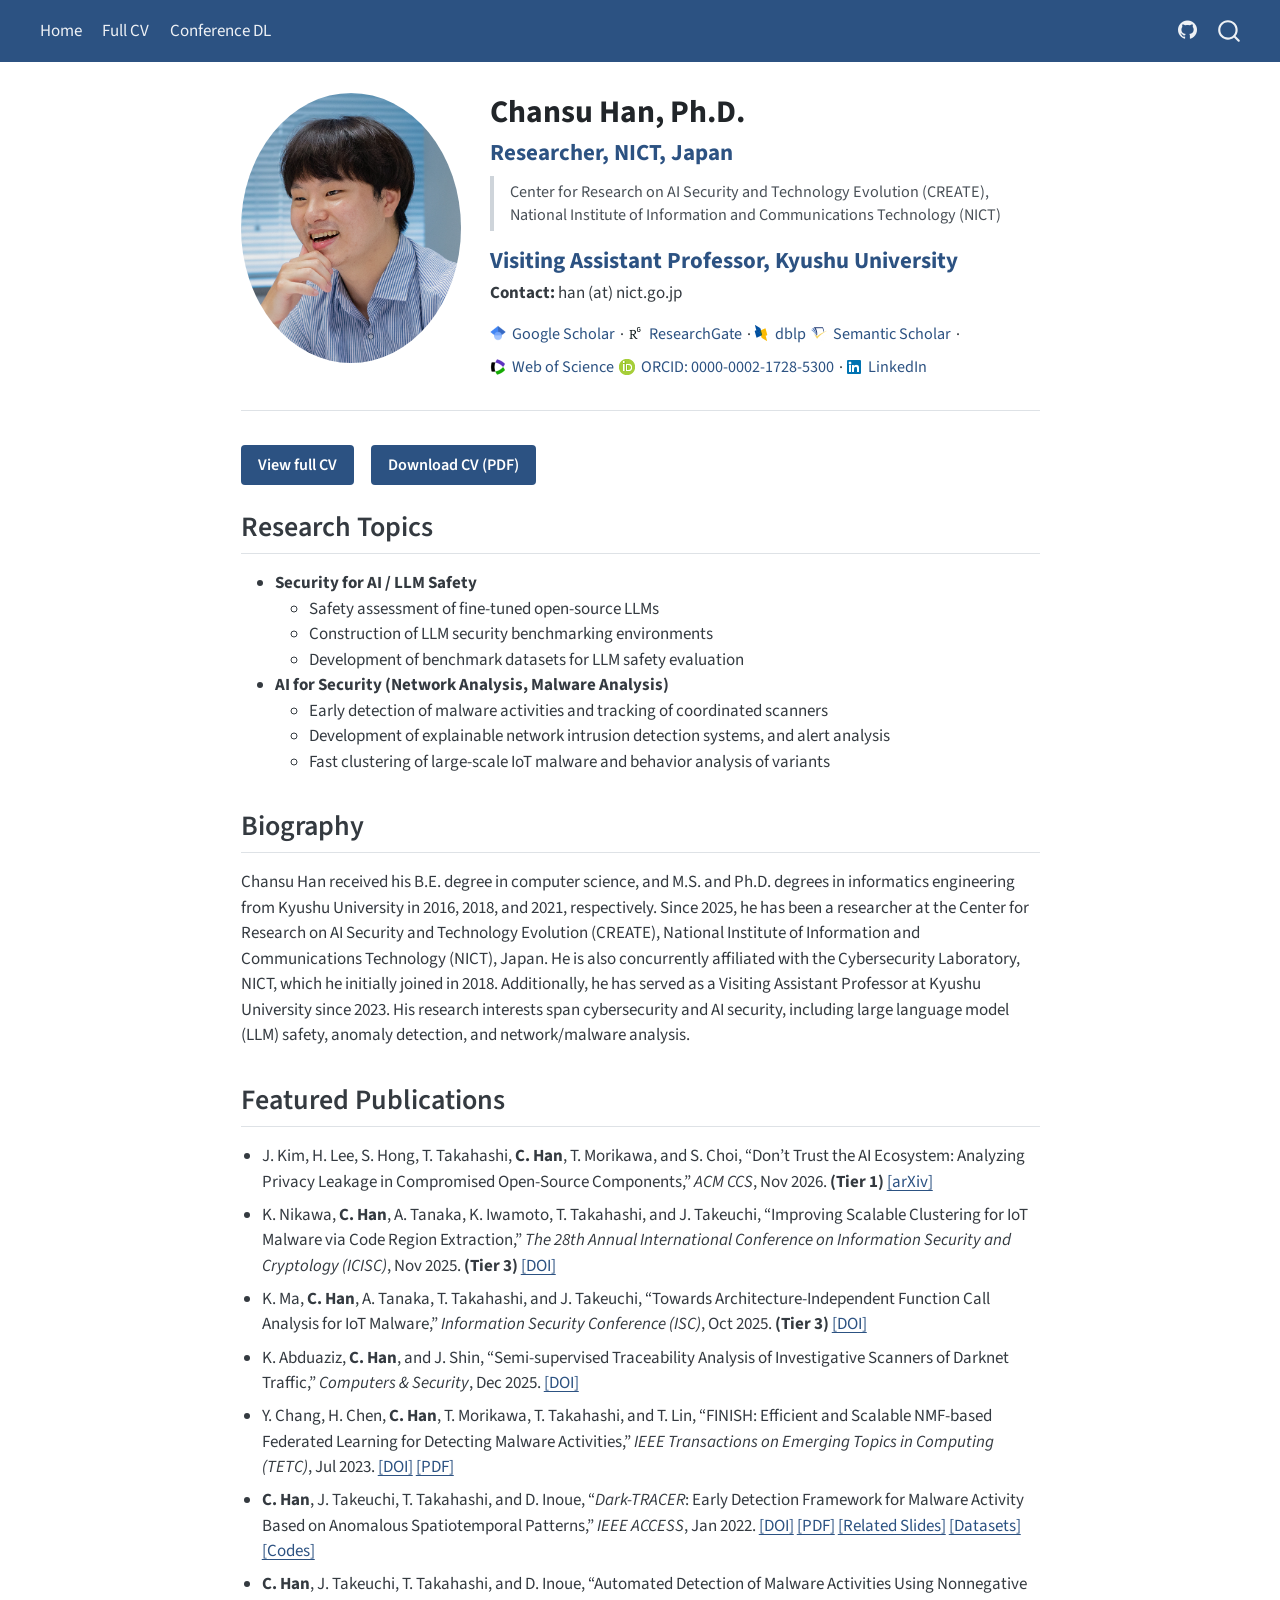
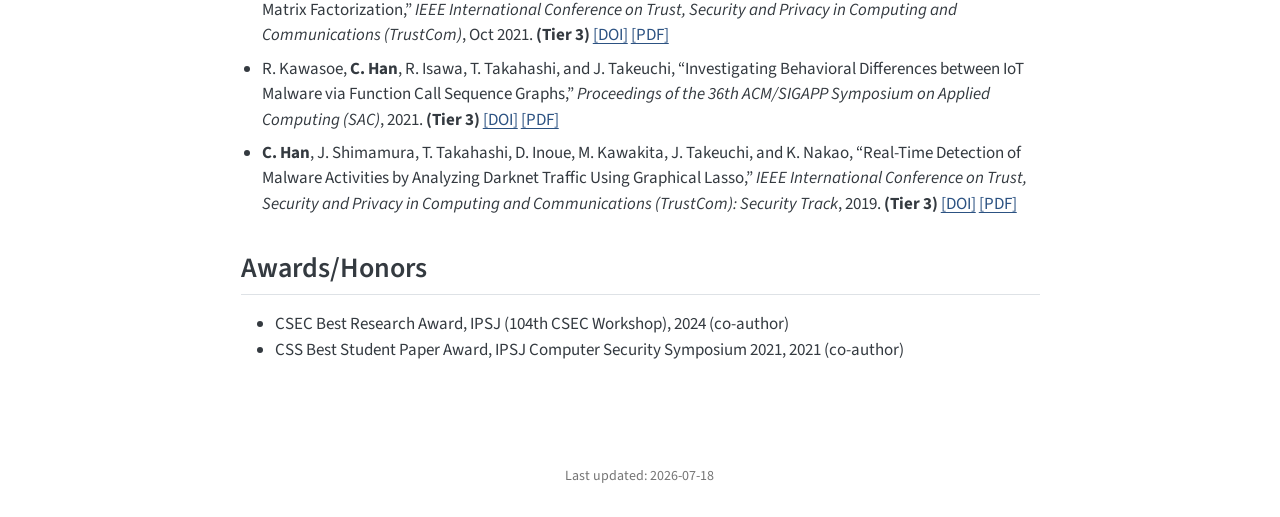
==== docs/index.html @ 81a14e25 "Add arXiv link for the ACM CCS 2026 featured paper. Co-authored-by: Cursor <cursoragent@cursor.com>" ====
<!DOCTYPE html>
<html xmlns="http://www.w3.org/1999/xhtml" lang="en" xml:lang="en"><head>

<meta charset="utf-8">
<meta name="generator" content="quarto-1.9.38">

<meta name="viewport" content="width=device-width, initial-scale=1.0, user-scalable=yes">


<title>Chansu Han, Ph.D. –  </title>
<style>
/* Default styles provided by pandoc.
** See https://pandoc.org/MANUAL.html#variables-for-html for config info.
*/
code{white-space: pre-wrap;}
span.smallcaps{font-variant: small-caps;}
div.columns{display: flex; gap: min(4vw, 1.5em);}
div.column{flex: auto; overflow-x: auto;}
div.hanging-indent{margin-left: 1.5em; text-indent: -1.5em;}
ul.task-list{list-style: none;}
ul.task-list li input[type="checkbox"] {
  width: 0.8em;
  margin: 0 0.8em 0.2em -1em; /* quarto-specific, see https://github.com/quarto-dev/quarto-cli/issues/4556 */ 
  vertical-align: middle;
}
</style>


<script src="site_libs/quarto-nav/quarto-nav.js"></script>
<script src="site_libs/quarto-nav/headroom.min.js"></script>
<script src="site_libs/clipboard/clipboard.min.js"></script>
<script src="site_libs/quarto-search/autocomplete.umd.js"></script>
<script src="site_libs/quarto-search/fuse.min.js"></script>
<script src="site_libs/quarto-search/quarto-search.js"></script>
<meta name="quarto:offset" content="./">
<script src="site_libs/quarto-html/quarto.js" type="module"></script>
<script src="site_libs/quarto-html/tabsets/tabsets.js" type="module"></script>
<script src="site_libs/quarto-html/popper.min.js"></script>
<script src="site_libs/quarto-html/tippy.umd.min.js"></script>
<script src="site_libs/quarto-html/anchor.min.js"></script>
<link href="site_libs/quarto-html/tippy.css" rel="stylesheet">
<link href="site_libs/quarto-html/quarto-syntax-highlighting-15634bcf2e68342d4ad2dfa704d543f6.css" rel="stylesheet" id="quarto-text-highlighting-styles">
<script src="site_libs/bootstrap/bootstrap.min.js"></script>
<link href="site_libs/bootstrap/bootstrap-icons.css" rel="stylesheet">
<link href="site_libs/bootstrap/bootstrap-0002be2775d2d828367452727c53811f.min.css" rel="stylesheet" append-hash="true" id="quarto-bootstrap" data-mode="light">
<script id="quarto-search-options" type="application/json">{
  "location": "navbar",
  "copy-button": false,
  "collapse-after": 3,
  "panel-placement": "end",
  "type": "overlay",
  "limit": 50,
  "keyboard-shortcut": [
    "f",
    "/",
    "s"
  ],
  "show-item-context": false,
  "language": {
    "search-no-results-text": "No results",
    "search-matching-documents-text": "matching documents",
    "search-copy-link-title": "Copy link to search",
    "search-hide-matches-text": "Hide additional matches",
    "search-more-match-text": "more match in this document",
    "search-more-matches-text": "more matches in this document",
    "search-clear-button-title": "Clear",
    "search-text-placeholder": "",
    "search-detached-cancel-button-title": "Cancel",
    "search-submit-button-title": "Submit",
    "search-label": "Search"
  }
}</script>
<style>html{ scroll-behavior: smooth; }</style>


</head>

<body class="nav-fixed fullcontent quarto-light">

<div id="quarto-search-results"></div>
  <header id="quarto-header" class="headroom fixed-top">
    <nav class="navbar navbar-expand-lg " data-bs-theme="dark">
      <div class="navbar-container container-fluid">
            <div id="quarto-search" class="" title="Search"></div>
          <button class="navbar-toggler" type="button" data-bs-toggle="collapse" data-bs-target="#navbarCollapse" aria-controls="navbarCollapse" role="menu" aria-expanded="false" aria-label="Toggle navigation" onclick="if (window.quartoToggleHeadroom) { window.quartoToggleHeadroom(); }">
  <span class="navbar-toggler-icon"></span>
</button>
          <div class="collapse navbar-collapse" id="navbarCollapse">
            <ul class="navbar-nav navbar-nav-scroll me-auto">
  <li class="nav-item">
    <a class="nav-link active" href="./index.html" aria-current="page"> 
<span class="menu-text">Home</span></a>
  </li>  
  <li class="nav-item">
    <a class="nav-link" href="./cv/index.html"> 
<span class="menu-text">Full CV</span></a>
  </li>  
  <li class="nav-item">
    <a class="nav-link" href="./conferences/index.html"> 
<span class="menu-text">Conference DL</span></a>
  </li>  
</ul>
            <ul class="navbar-nav navbar-nav-scroll ms-auto">
  <li class="nav-item compact">
    <a class="nav-link" href="https://github.com/Gotchance"> <i class="bi bi-github" role="img" aria-label="GitHub">
</i> 
<span class="menu-text"></span></a>
  </li>  
</ul>
          </div> <!-- /navcollapse -->
            <div class="quarto-navbar-tools">
</div>
      </div> <!-- /container-fluid -->
    </nav>
</header>
<!-- content -->
<div id="quarto-content" class="quarto-container page-columns page-rows-contents page-layout-article page-navbar">
<!-- sidebar -->
<!-- margin-sidebar -->
    
<!-- main -->
<main class="content" id="quarto-document-content"><header id="title-block-header" class="quarto-title-block"></header>




<div class="cv-header">
<p><img src="./cv/assets/profile.jpg" class="profile-photo img-fluid"></p>
<div class="cv-header-text">
<div class="cv-name">
<p>Chansu Han, Ph.D.</p>
</div>
<div class="cv-role">
<p>Researcher, NICT, Japan</p>
</div>
<div class="cv-affiliation">
<p>Center for Research on AI Security and Technology Evolution (CREATE), National Institute of Information and Communications Technology (NICT)</p>
</div>
<div class="cv-role-sub">
<p>Visiting Assistant Professor, Kyushu University</p>
</div>
<div class="cv-contact">
<p><strong>Contact:</strong> han (at) nict.go.jp</p>
</div>
<div class="cv-links">
<p><a href="https://scholar.google.com/citations?user=ZvvIWZ4AAAAJ&amp;hl=en"><img src="./cv/assets/icons/scholar.png" class="link-icon img-fluid" alt="Google Scholar"> Google Scholar</a> · <a href="https://www.researchgate.net/profile/Chansu-Han-2"><img src="./cv/assets/icons/researchgate.png" class="link-icon img-fluid" alt="ResearchGate"> ResearchGate</a> · <a href="https://dblp.org/pid/186/6829.html"><img src="./cv/assets/icons/dblp.png" class="link-icon img-fluid" alt="dblp"> dblp</a></p>
<p><a href="https://www.semanticscholar.org/author/Chansu-Han/3467047"><img src="./cv/assets/icons/semanticscholar.png" class="link-icon img-fluid" alt="Semantic Scholar"> Semantic Scholar</a> · <a href="https://www.webofscience.com/wos/author/record/K-3263-2019"><img src="./cv/assets/icons/wos.png" class="link-icon img-fluid" alt="Web of Science"> Web of Science</a></p>
<p><a href="https://orcid.org/0000-0002-1728-5300"><img src="./cv/assets/icons/orcid.png" class="link-icon img-fluid" alt="ORCID"> ORCID: 0000-0002-1728-5300</a> · <a href="https://www.linkedin.com/in/chansu-han-aa0857193/"><img src="./cv/assets/icons/linkedin.png" class="link-icon img-fluid" alt="LinkedIn"> LinkedIn</a></p>
</div>
</div>
</div>
<div class="cv-download">
<p><a href="./cv/index.html" class="btn-pdf">View full CV</a> <a href="cv/Chansu_Han_CV.pdf" class="btn-pdf" target="_blank">Download CV (PDF)</a></p>
</div>
<section id="research-topics" class="level2">
<h2 class="anchored" data-anchor-id="research-topics">Research Topics</h2>
<ul>
<li><strong>Security for AI / LLM Safety</strong>
<ul>
<li>Safety assessment of fine-tuned open-source LLMs</li>
<li>Construction of LLM security benchmarking environments</li>
<li>Development of benchmark datasets for LLM safety evaluation</li>
</ul></li>
<li><strong>AI for Security (Network Analysis, Malware Analysis)</strong>
<ul>
<li>Early detection of malware activities and tracking of coordinated scanners</li>
<li>Development of explainable network intrusion detection systems, and alert analysis</li>
<li>Fast clustering of large-scale IoT malware and behavior analysis of variants</li>
</ul></li>
</ul>
</section>
<section id="biography" class="level2">
<h2 class="anchored" data-anchor-id="biography">Biography</h2>
<p>Chansu Han received his B.E. degree in computer science, and M.S. and Ph.D.&nbsp;degrees in informatics engineering from Kyushu University in 2016, 2018, and 2021, respectively. Since 2025, he has been a researcher at the Center for Research on AI Security and Technology Evolution (CREATE), National Institute of Information and Communications Technology (NICT), Japan. He is also concurrently affiliated with the Cybersecurity Laboratory, NICT, which he initially joined in 2018. Additionally, he has served as a Visiting Assistant Professor at Kyushu University since 2023. His research interests span cybersecurity and AI security, including large language model (LLM) safety, anomaly detection, and network/malware analysis.</p>
</section>
<section id="featured-publications" class="level2">
<h2 class="anchored" data-anchor-id="featured-publications">Featured Publications</h2>
<ul>
<li>J. Kim, H. Lee, S. Hong, T. Takahashi, <strong>C. Han</strong>, T. Morikawa, and S. Choi, “Don’t Trust the AI Ecosystem: Analyzing Privacy Leakage in Compromised Open-Source Components,” <em>ACM CCS</em>, Nov 2026. <strong>(Tier 1)</strong> <a href="https://arxiv.org/abs/2607.27886">[arXiv]</a></li>
<li>K. Nikawa, <strong>C. Han</strong>, A. Tanaka, K. Iwamoto, T. Takahashi, and J. Takeuchi, “Improving Scalable Clustering for IoT Malware via Code Region Extraction,” <em>The 28th Annual International Conference on Information Security and Cryptology (ICISC)</em>, Nov 2025. <strong>(Tier 3)</strong> <a href="https://doi.org/10.1007/978-981-95-8034-7_5">[DOI]</a></li>
<li>K. Ma, <strong>C. Han</strong>, A. Tanaka, T. Takahashi, and J. Takeuchi, “Towards Architecture-Independent Function Call Analysis for IoT Malware,” <em>Information Security Conference (ISC)</em>, Oct 2025. <strong>(Tier 3)</strong> <a href="https://doi.org/10.1007/978-3-032-08124-7_21">[DOI]</a></li>
<li>K. Abduaziz, <strong>C. Han</strong>, and J. Shin, “Semi-supervised Traceability Analysis of Investigative Scanners of Darknet Traffic,” <em>Computers &amp; Security</em>, Dec 2025. <a href="https://doi.org/10.1016/j.cose.2025.104681">[DOI]</a></li>
<li>Y. Chang, H. Chen, <strong>C. Han</strong>, T. Morikawa, T. Takahashi, and T. Lin, “FINISH: Efficient and Scalable NMF-based Federated Learning for Detecting Malware Activities,” <em>IEEE Transactions on Emerging Topics in Computing (TETC)</em>, Jul 2023. <a href="https://doi.org/10.1109/TETC.2023.3292924">[DOI]</a> <a href="https://ieeexplore.ieee.org/stamp/stamp.jsp?tp=&amp;arnumber=10179267">[PDF]</a></li>
<li><strong>C. Han</strong>, J. Takeuchi, T. Takahashi, and D. Inoue, “<em>Dark-TRACER</em>: Early Detection Framework for Malware Activity Based on Anomalous Spatiotemporal Patterns,” <em>IEEE ACCESS</em>, Jan 2022. <a href="https://doi.org/10.1109/ACCESS.2022.3145966">[DOI]</a> <a href="https://ieeexplore.ieee.org/stamp/stamp.jsp?tp=&amp;arnumber=9690867">[PDF]</a> <a href="https://drive.google.com/file/d/1IlOar4ARu-olK4k-b5g6WWC4Id2abfnB/view?usp=sharing">[Related Slides]</a> <a href="https://csdataset.nict.go.jp/darknet-2022/">[Datasets]</a> <a href="https://github.com/Gotchance/Dark-TRACER">[Codes]</a></li>
<li><strong>C. Han</strong>, J. Takeuchi, T. Takahashi, and D. Inoue, “Automated Detection of Malware Activities Using Nonnegative Matrix Factorization,” <em>IEEE International Conference on Trust, Security and Privacy in Computing and Communications (TrustCom)</em>, Oct 2021. <strong>(Tier 3)</strong> <a href="https://doi.org/10.1109/TrustCom53373.2021.00085">[DOI]</a> <a href="https://www.researchgate.net/publication/359121104_Automated_Detection_of_Malware_Activities_Using_Nonnegative_Matrix_Factorization">[PDF]</a></li>
<li>R. Kawasoe, <strong>C. Han</strong>, R. Isawa, T. Takahashi, and J. Takeuchi, “Investigating Behavioral Differences between IoT Malware via Function Call Sequence Graphs,” <em>Proceedings of the 36th ACM/SIGAPP Symposium on Applied Computing (SAC)</em>, 2021. <strong>(Tier 3)</strong> <a href="https://doi.org/10.1145/3412841.3442041">[DOI]</a> <a href="https://dl.acm.org/doi/pdf/10.1145/3412841.3442041">[PDF]</a></li>
<li><strong>C. Han</strong>, J. Shimamura, T. Takahashi, D. Inoue, M. Kawakita, J. Takeuchi, and K. Nakao, “Real-Time Detection of Malware Activities by Analyzing Darknet Traffic Using Graphical Lasso,” <em>IEEE International Conference on Trust, Security and Privacy in Computing and Communications (TrustCom): Security Track</em>, 2019. <strong>(Tier 3)</strong> <a href="https://doi.org/10.1109/TrustCom/BigDataSE.2019.00028">[DOI]</a> <a href="https://www.researchgate.net/publication/336946818_Real-Time_Detection_of_Malware_Activities_by_Analyzing_Darknet_Traffic_Using_Graphical_Lasso">[PDF]</a></li>
</ul>
</section>
<section id="awardshonors" class="level2">
<h2 class="anchored" data-anchor-id="awardshonors">Awards/Honors</h2>
<ul>
<li>CSEC Best Research Award, IPSJ (104th CSEC Workshop), 2024 (co-author)</li>
<li>CSS Best Student Paper Award, IPSJ Computer Security Symposium 2021, 2021 (co-author)</li>
</ul>


</section>

</main> <!-- /main -->
<script id="quarto-html-after-body" type="application/javascript">
  window.document.addEventListener("DOMContentLoaded", function (event) {
    const icon = "";
    const anchorJS = new window.AnchorJS();
    anchorJS.options = {
      placement: 'right',
      icon: icon
    };
    anchorJS.add('.anchored');
    const isCodeAnnotation = (el) => {
      for (const clz of el.classList) {
        if (clz.startsWith('code-annotation-')) {                     
          return true;
        }
      }
      return false;
    }
    const onCopySuccess = function(e) {
      // button target
      const button = e.trigger;
      // don't keep focus
      button.blur();
      // flash "checked"
      button.classList.add('code-copy-button-checked');
      var currentTitle = button.getAttribute("title");
      button.setAttribute("title", "Copied!");
      let tooltip;
      if (window.bootstrap) {
        button.setAttribute("data-bs-toggle", "tooltip");
        button.setAttribute("data-bs-placement", "left");
        button.setAttribute("data-bs-title", "Copied!");
        tooltip = new bootstrap.Tooltip(button, 
          { trigger: "manual", 
            customClass: "code-copy-button-tooltip",
            offset: [0, -8]});
        tooltip.show();    
      }
      setTimeout(function() {
        if (tooltip) {
          tooltip.hide();
          button.removeAttribute("data-bs-title");
          button.removeAttribute("data-bs-toggle");
          button.removeAttribute("data-bs-placement");
        }
        button.setAttribute("title", currentTitle);
        button.classList.remove('code-copy-button-checked');
      }, 1000);
      // clear code selection
      e.clearSelection();
    }
    const getTextToCopy = function(trigger) {
      const outerScaffold = trigger.parentElement.cloneNode(true);
      const codeEl = outerScaffold.querySelector('code');
      for (const childEl of codeEl.children) {
        if (isCodeAnnotation(childEl)) {
          childEl.remove();
        }
      }
      return codeEl.innerText;
    }
    const clipboard = new window.ClipboardJS('.code-copy-button:not([data-in-quarto-modal])', {
      text: getTextToCopy
    });
    clipboard.on('success', onCopySuccess);
    if (window.document.getElementById('quarto-embedded-source-code-modal')) {
      const clipboardModal = new window.ClipboardJS('.code-copy-button[data-in-quarto-modal]', {
        text: getTextToCopy,
        container: window.document.getElementById('quarto-embedded-source-code-modal')
      });
      clipboardModal.on('success', onCopySuccess);
    }
      var localhostRegex = new RegExp(/^(?:http|https):\/\/localhost\:?[0-9]*\//);
      var mailtoRegex = new RegExp(/^mailto:/);
        var filterRegex = new RegExp('/' + window.location.host + '/');
      var isInternal = (href) => {
          return filterRegex.test(href) || localhostRegex.test(href) || mailtoRegex.test(href);
      }
      // Inspect non-navigation links and adorn them if external
     var links = window.document.querySelectorAll('a[href]:not(.nav-link):not(.navbar-brand):not(.toc-action):not(.sidebar-link):not(.sidebar-item-toggle):not(.pagination-link):not(.no-external):not([aria-hidden]):not(.dropdown-item):not(.quarto-navigation-tool):not(.about-link)');
      for (var i=0; i<links.length; i++) {
        const link = links[i];
        if (!isInternal(link.href)) {
          // undo the damage that might have been done by quarto-nav.js in the case of
          // links that we want to consider external
          if (link.dataset.originalHref !== undefined) {
            link.href = link.dataset.originalHref;
          }
        }
      }
    function tippyHover(el, contentFn, onTriggerFn, onUntriggerFn) {
      const config = {
        allowHTML: true,
        maxWidth: 500,
        delay: 100,
        arrow: false,
        appendTo: function(el) {
            return el.parentElement;
        },
        interactive: true,
        interactiveBorder: 10,
        theme: 'quarto',
        placement: 'bottom-start',
      };
      if (contentFn) {
        config.content = contentFn;
      }
      if (onTriggerFn) {
        config.onTrigger = onTriggerFn;
      }
      if (onUntriggerFn) {
        config.onUntrigger = onUntriggerFn;
      }
      window.tippy(el, config); 
    }
    const noterefs = window.document.querySelectorAll('a[role="doc-noteref"]');
    for (var i=0; i<noterefs.length; i++) {
      const ref = noterefs[i];
      tippyHover(ref, function() {
        // use id or data attribute instead here
        let href = ref.getAttribute('data-footnote-href') || ref.getAttribute('href');
        try { href = new URL(href).hash; } catch {}
        const id = href.replace(/^#\/?/, "");
        const note = window.document.getElementById(id);
        if (note) {
          return note.innerHTML;
        } else {
          return "";
        }
      });
    }
    const xrefs = window.document.querySelectorAll('a.quarto-xref');
    const processXRef = (id, note) => {
      // Strip column container classes
      const stripColumnClz = (el) => {
        el.classList.remove("page-full", "page-columns");
        if (el.children) {
          for (const child of el.children) {
            stripColumnClz(child);
          }
        }
      }
      stripColumnClz(note)
      if (id === null || id.startsWith('sec-')) {
        // Special case sections, only their first couple elements
        const container = document.createElement("div");
        if (note.children && note.children.length > 2) {
          container.appendChild(note.children[0].cloneNode(true));
          for (let i = 1; i < note.children.length; i++) {
            const child = note.children[i];
            if (child.tagName === "P" && child.innerText === "") {
              continue;
            } else {
              container.appendChild(child.cloneNode(true));
              break;
            }
          }
          if (window.Quarto?.typesetMath) {
            window.Quarto.typesetMath(container);
          }
          return container.innerHTML
        } else {
          if (window.Quarto?.typesetMath) {
            window.Quarto.typesetMath(note);
          }
          return note.innerHTML;
        }
      } else {
        // Remove any anchor links if they are present
        const anchorLink = note.querySelector('a.anchorjs-link');
        if (anchorLink) {
          anchorLink.remove();
        }
        if (window.Quarto?.typesetMath) {
          window.Quarto.typesetMath(note);
        }
        if (note.classList.contains("callout")) {
          return note.outerHTML;
        } else {
          return note.innerHTML;
        }
      }
    }
    for (var i=0; i<xrefs.length; i++) {
      const xref = xrefs[i];
      tippyHover(xref, undefined, function(instance) {
        instance.disable();
        let url = xref.getAttribute('href');
        let hash = undefined; 
        if (url.startsWith('#')) {
          hash = url;
        } else {
          try { hash = new URL(url).hash; } catch {}
        }
        if (hash) {
          const id = hash.replace(/^#\/?/, "");
          const note = window.document.getElementById(id);
          if (note !== null) {
            try {
              const html = processXRef(id, note.cloneNode(true));
              instance.setContent(html);
            } finally {
              instance.enable();
              instance.show();
            }
          } else {
            // See if we can fetch this
            fetch(url.split('#')[0])
            .then(res => res.text())
            .then(html => {
              const parser = new DOMParser();
              const htmlDoc = parser.parseFromString(html, "text/html");
              const note = htmlDoc.getElementById(id);
              if (note !== null) {
                const html = processXRef(id, note);
                instance.setContent(html);
              } 
            }).finally(() => {
              instance.enable();
              instance.show();
            });
          }
        } else {
          // See if we can fetch a full url (with no hash to target)
          // This is a special case and we should probably do some content thinning / targeting
          fetch(url)
          .then(res => res.text())
          .then(html => {
            const parser = new DOMParser();
            const htmlDoc = parser.parseFromString(html, "text/html");
            const note = htmlDoc.querySelector('main.content');
            if (note !== null) {
              // This should only happen for chapter cross references
              // (since there is no id in the URL)
              // remove the first header
              if (note.children.length > 0 && note.children[0].tagName === "HEADER") {
                note.children[0].remove();
              }
              const html = processXRef(null, note);
              instance.setContent(html);
            } 
          }).finally(() => {
            instance.enable();
            instance.show();
          });
        }
      }, function(instance) {
      });
    }
        let selectedAnnoteEl;
        const selectorForAnnotation = ( cell, annotation) => {
          let cellAttr = 'data-code-cell="' + cell + '"';
          let lineAttr = 'data-code-annotation="' +  annotation + '"';
          const selector = 'span[' + cellAttr + '][' + lineAttr + ']';
          return selector;
        }
        const selectCodeLines = (annoteEl) => {
          const doc = window.document;
          const targetCell = annoteEl.getAttribute("data-target-cell");
          const targetAnnotation = annoteEl.getAttribute("data-target-annotation");
          const annoteSpan = window.document.querySelector(selectorForAnnotation(targetCell, targetAnnotation));
          const lines = annoteSpan.getAttribute("data-code-lines").split(",");
          const lineIds = lines.map((line) => {
            return targetCell + "-" + line;
          })
          let top = null;
          let height = null;
          let parent = null;
          if (lineIds.length > 0) {
              //compute the position of the single el (top and bottom and make a div)
              const el = window.document.getElementById(lineIds[0]);
              top = el.offsetTop;
              height = el.offsetHeight;
              parent = el.parentElement.parentElement;
            if (lineIds.length > 1) {
              const lastEl = window.document.getElementById(lineIds[lineIds.length - 1]);
              const bottom = lastEl.offsetTop + lastEl.offsetHeight;
              height = bottom - top;
            }
            if (top !== null && height !== null && parent !== null) {
              // cook up a div (if necessary) and position it 
              let div = window.document.getElementById("code-annotation-line-highlight");
              if (div === null) {
                div = window.document.createElement("div");
                div.setAttribute("id", "code-annotation-line-highlight");
                div.style.position = 'absolute';
                parent.appendChild(div);
              }
              div.style.top = top - 2 + "px";
              div.style.height = height + 4 + "px";
              div.style.left = 0;
              let gutterDiv = window.document.getElementById("code-annotation-line-highlight-gutter");
              if (gutterDiv === null) {
                gutterDiv = window.document.createElement("div");
                gutterDiv.setAttribute("id", "code-annotation-line-highlight-gutter");
                gutterDiv.style.position = 'absolute';
                const codeCell = window.document.getElementById(targetCell);
                const gutter = codeCell.querySelector('.code-annotation-gutter');
                gutter.appendChild(gutterDiv);
              }
              gutterDiv.style.top = top - 2 + "px";
              gutterDiv.style.height = height + 4 + "px";
            }
            selectedAnnoteEl = annoteEl;
          }
        };
        const unselectCodeLines = () => {
          const elementsIds = ["code-annotation-line-highlight", "code-annotation-line-highlight-gutter"];
          elementsIds.forEach((elId) => {
            const div = window.document.getElementById(elId);
            if (div) {
              div.remove();
            }
          });
          selectedAnnoteEl = undefined;
        };
          // Handle positioning of the toggle
      window.addEventListener(
        "resize",
        throttle(() => {
          elRect = undefined;
          if (selectedAnnoteEl) {
            selectCodeLines(selectedAnnoteEl);
          }
        }, 10)
      );
      function throttle(fn, ms) {
      let throttle = false;
      let timer;
        return (...args) => {
          if(!throttle) { // first call gets through
              fn.apply(this, args);
              throttle = true;
          } else { // all the others get throttled
              if(timer) clearTimeout(timer); // cancel #2
              timer = setTimeout(() => {
                fn.apply(this, args);
                timer = throttle = false;
              }, ms);
          }
        };
      }
        // Attach click handler to the DT
        const annoteDls = window.document.querySelectorAll('dt[data-target-cell]');
        for (const annoteDlNode of annoteDls) {
          annoteDlNode.addEventListener('click', (event) => {
            const clickedEl = event.target;
            if (clickedEl !== selectedAnnoteEl) {
              unselectCodeLines();
              const activeEl = window.document.querySelector('dt[data-target-cell].code-annotation-active');
              if (activeEl) {
                activeEl.classList.remove('code-annotation-active');
              }
              selectCodeLines(clickedEl);
              clickedEl.classList.add('code-annotation-active');
            } else {
              // Unselect the line
              unselectCodeLines();
              clickedEl.classList.remove('code-annotation-active');
            }
          });
        }
    const findCites = (el) => {
      const parentEl = el.parentElement;
      if (parentEl) {
        const cites = parentEl.dataset.cites;
        if (cites) {
          return {
            el,
            cites: cites.split(' ')
          };
        } else {
          return findCites(el.parentElement)
        }
      } else {
        return undefined;
      }
    };
    var bibliorefs = window.document.querySelectorAll('a[role="doc-biblioref"]');
    for (var i=0; i<bibliorefs.length; i++) {
      const ref = bibliorefs[i];
      const citeInfo = findCites(ref);
      if (citeInfo) {
        tippyHover(citeInfo.el, function() {
          var popup = window.document.createElement('div');
          citeInfo.cites.forEach(function(cite) {
            var citeDiv = window.document.createElement('div');
            citeDiv.classList.add('hanging-indent');
            citeDiv.classList.add('csl-entry');
            var biblioDiv = window.document.getElementById('ref-' + cite);
            if (biblioDiv) {
              citeDiv.innerHTML = biblioDiv.innerHTML;
            }
            popup.appendChild(citeDiv);
          });
          return popup.innerHTML;
        });
      }
    }
  });
  </script>
</div> <!-- /content -->
<footer class="footer">
  <div class="nav-footer">
    <div class="nav-footer-left">
      &nbsp;
    </div>   
    <div class="nav-footer-center">
<p>Last updated: 2026-07-18</p>
</div>
    <div class="nav-footer-right">
      &nbsp;
    </div>
  </div>
</footer>




<script src="site_libs/quarto-html/zenscroll-min.js"></script>
</body></html>
---- docs/site_libs/quarto-html/tippy.css ----
.tippy-box[data-animation=fade][data-state=hidden]{opacity:0}[data-tippy-root]{max-width:calc(100vw - 10px)}.tippy-box{position:relative;background-color:#333;color:#fff;border-radius:4px;font-size:14px;line-height:1.4;white-space:normal;outline:0;transition-property:transform,visibility,opacity}.tippy-box[data-placement^=top]>.tippy-arrow{bottom:0}.tippy-box[data-placement^=top]>.tippy-arrow:before{bottom:-7px;left:0;border-width:8px 8px 0;border-top-color:initial;transform-origin:center top}.tippy-box[data-placement^=bottom]>.tippy-arrow{top:0}.tippy-box[data-placement^=bottom]>.tippy-arrow:before{top:-7px;left:0;border-width:0 8px 8px;border-bottom-color:initial;transform-origin:center bottom}.tippy-box[data-placement^=left]>.tippy-arrow{right:0}.tippy-box[data-placement^=left]>.tippy-arrow:before{border-width:8px 0 8px 8px;border-left-color:initial;right:-7px;transform-origin:center left}.tippy-box[data-placement^=right]>.tippy-arrow{left:0}.tippy-box[data-placement^=right]>.tippy-arrow:before{left:-7px;border-width:8px 8px 8px 0;border-right-color:initial;transform-origin:center right}.tippy-box[data-inertia][data-state=visible]{transition-timing-function:cubic-bezier(.54,1.5,.38,1.11)}.tippy-arrow{width:16px;height:16px;color:#333}.tippy-arrow:before{content:"";position:absolute;border-color:transparent;border-style:solid}.tippy-content{position:relative;padding:5px 9px;z-index:1}
---- docs/site_libs/quarto-html/quarto-syntax-highlighting-15634bcf2e68342d4ad2dfa704d543f6.css ----
/* quarto syntax highlight colors */
:root {
  --quarto-hl-ot-color: #003B4F;
  --quarto-hl-at-color: #657422;
  --quarto-hl-ss-color: #20794D;
  --quarto-hl-an-color: #5E5E5E;
  --quarto-hl-fu-color: #4758AB;
  --quarto-hl-st-color: #20794D;
  --quarto-hl-cf-color: #003B4F;
  --quarto-hl-op-color: #5E5E5E;
  --quarto-hl-er-color: #AD0000;
  --quarto-hl-bn-color: #AD0000;
  --quarto-hl-al-color: #AD0000;
  --quarto-hl-va-color: #111111;
  --quarto-hl-bu-color: inherit;
  --quarto-hl-ex-color: inherit;
  --quarto-hl-pp-color: #AD0000;
  --quarto-hl-in-color: #5E5E5E;
  --quarto-hl-vs-color: #20794D;
  --quarto-hl-wa-color: #5E5E5E;
  --quarto-hl-do-color: #5E5E5E;
  --quarto-hl-im-color: #00769E;
  --quarto-hl-ch-color: #20794D;
  --quarto-hl-dt-color: #AD0000;
  --quarto-hl-fl-color: #AD0000;
  --quarto-hl-co-color: #5E5E5E;
  --quarto-hl-cv-color: #5E5E5E;
  --quarto-hl-cn-color: #8f5902;
  --quarto-hl-sc-color: #5E5E5E;
  --quarto-hl-dv-color: #AD0000;
  --quarto-hl-kw-color: #003B4F;
}

/* other quarto variables */
:root {
  --quarto-font-monospace: SFMono-Regular, Menlo, Monaco, Consolas, "Liberation Mono", "Courier New", monospace;
}

/* syntax highlight based on Pandoc's rules */
pre > code.sourceCode > span {
  color: #003B4F;
}

code.sourceCode > span {
  color: #003B4F;
}

div.sourceCode,
div.sourceCode pre.sourceCode {
  color: #003B4F;
}

/* Normal */
code span {
  color: #003B4F;
}

/* Alert */
code span.al {
  color: #AD0000;
  font-style: inherit;
}

/* Annotation */
code span.an {
  color: #5E5E5E;
  font-style: inherit;
}

/* Attribute */
code span.at {
  color: #657422;
  font-style: inherit;
}

/* BaseN */
code span.bn {
  color: #AD0000;
  font-style: inherit;
}

/* BuiltIn */
code span.bu {
  font-style: inherit;
}

/* ControlFlow */
code span.cf {
  color: #003B4F;
  font-weight: bold;
  font-style: inherit;
}

/* Char */
code span.ch {
  color: #20794D;
  font-style: inherit;
}

/* Constant */
code span.cn {
  color: #8f5902;
  font-style: inherit;
}

/* Comment */
code span.co {
  color: #5E5E5E;
  font-style: inherit;
}

/* CommentVar */
code span.cv {
  color: #5E5E5E;
  font-style: italic;
}

/* Documentation */
code span.do {
  color: #5E5E5E;
  font-style: italic;
}

/* DataType */
code span.dt {
  color: #AD0000;
  font-style: inherit;
}

/* DecVal */
code span.dv {
  color: #AD0000;
  font-style: inherit;
}

/* Error */
code span.er {
  color: #AD0000;
  font-style: inherit;
}

/* Extension */
code span.ex {
  font-style: inherit;
}

/* Float */
code span.fl {
  color: #AD0000;
  font-style: inherit;
}

/* Function */
code span.fu {
  color: #4758AB;
  font-style: inherit;
}

/* Import */
code span.im {
  color: #00769E;
  font-style: inherit;
}

/* Information */
code span.in {
  color: #5E5E5E;
  font-style: inherit;
}

/* Keyword */
code span.kw {
  color: #003B4F;
  font-weight: bold;
  font-style: inherit;
}

/* Operator */
code span.op {
  color: #5E5E5E;
  font-style: inherit;
}

/* Other */
code span.ot {
  color: #003B4F;
  font-style: inherit;
}

/* Preprocessor */
code span.pp {
  color: #AD0000;
  font-style: inherit;
}

/* SpecialChar */
code span.sc {
  color: #5E5E5E;
  font-style: inherit;
}

/* SpecialString */
code span.ss {
  color: #20794D;
  font-style: inherit;
}

/* String */
code span.st {
  color: #20794D;
  font-style: inherit;
}

/* Variable */
code span.va {
  color: #111111;
  font-style: inherit;
}

/* VerbatimString */
code span.vs {
  color: #20794D;
  font-style: inherit;
}

/* Warning */
code span.wa {
  color: #5E5E5E;
  font-style: italic;
}

.prevent-inlining {
  content: "</";
}

/*# sourceMappingURL=f23921c56f73e400b49028c9186a1aa0.css.map */
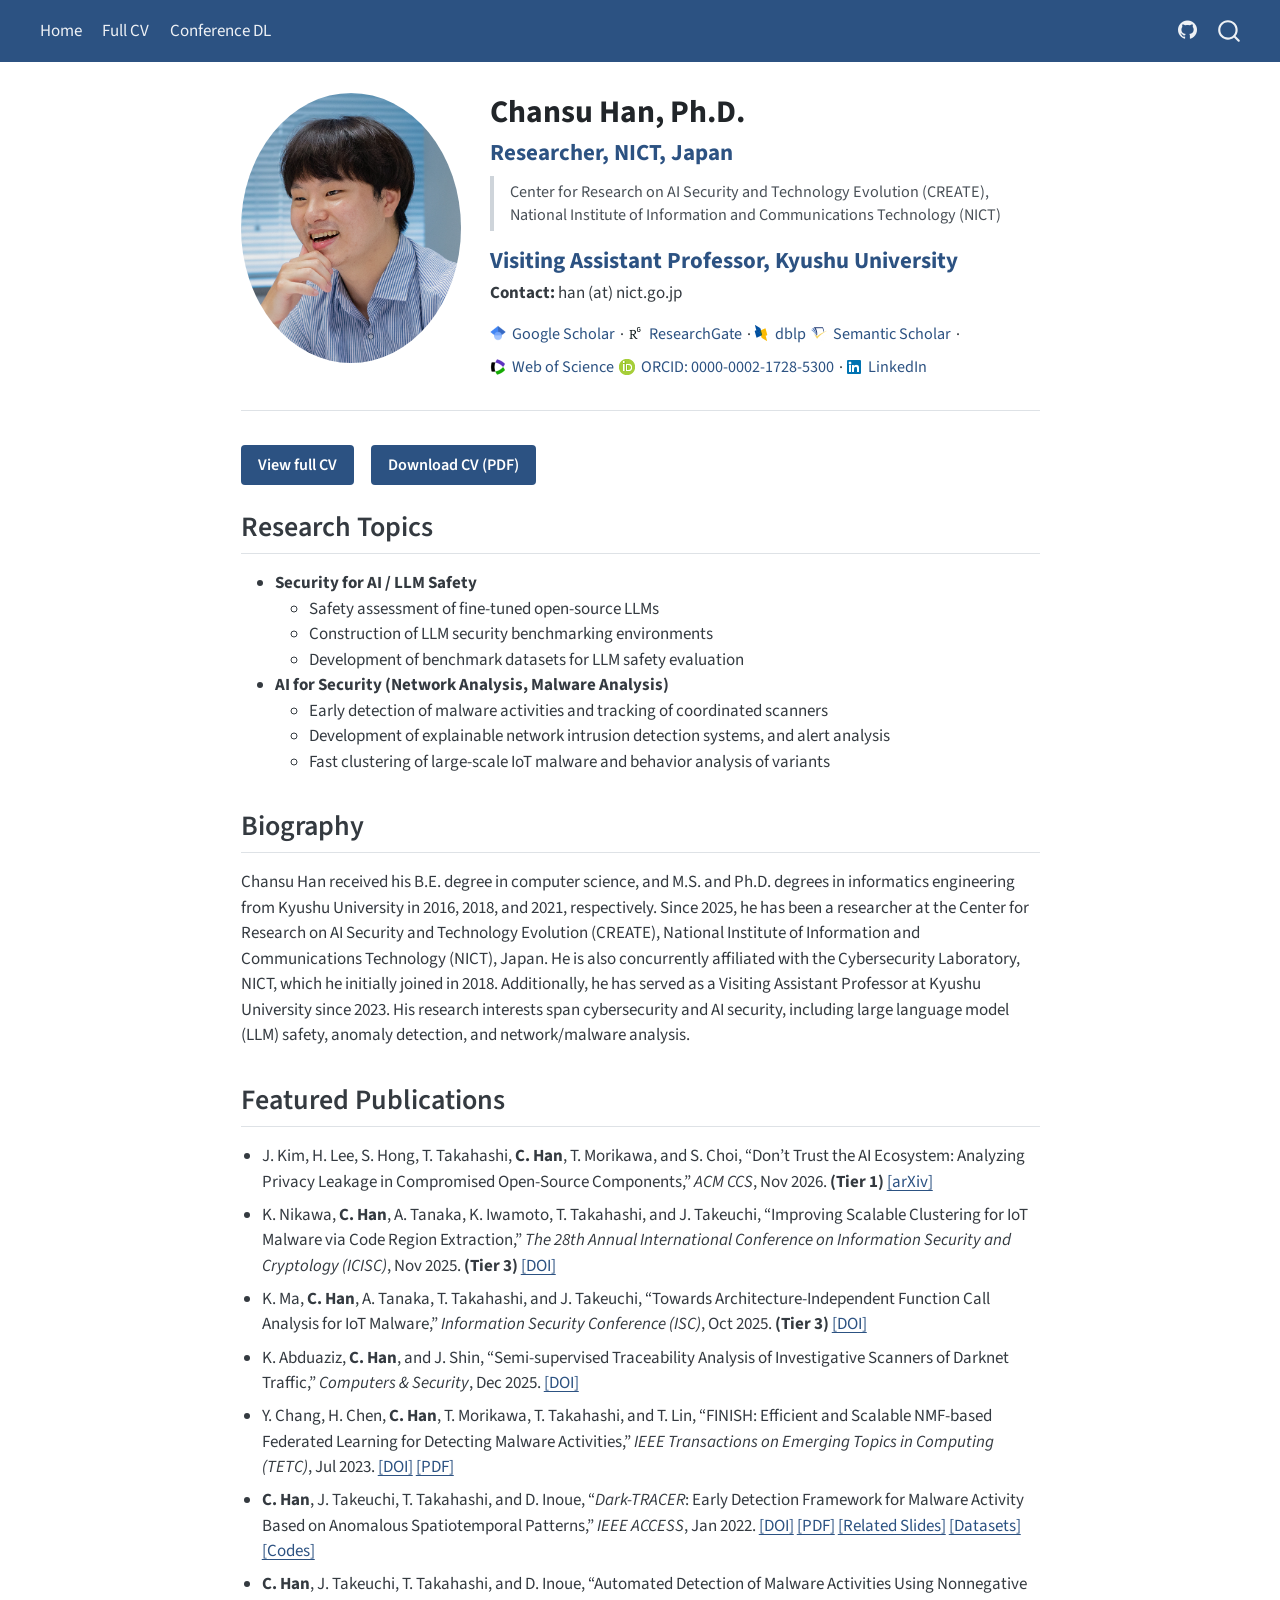
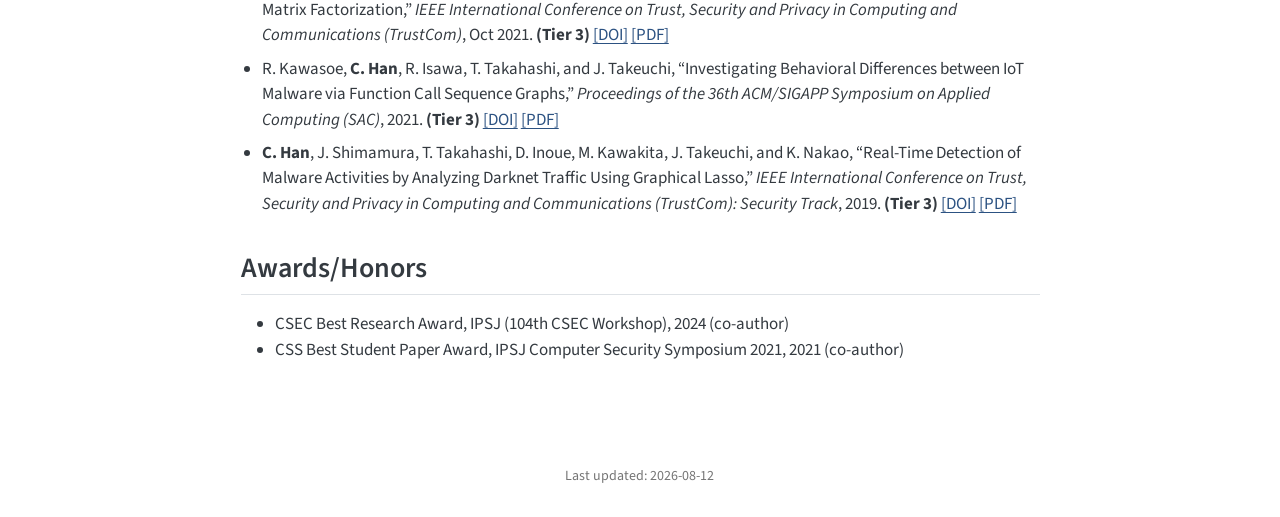
==== commit 765e4fbd: "Auto-update site footer date on Quarto render. Co-authored-by: Cursor <cursoragent@cursor.com>" ====
--- a/docs/index.html
+++ b/docs/index.html
@@ -605,7 +605,7 @@
       &nbsp;
     </div>   
     <div class="nav-footer-center">
-<p>Last updated: 2026-07-18</p>
+<p>Last updated: 2026-08-12</p>
 </div>
     <div class="nav-footer-right">
       &nbsp;
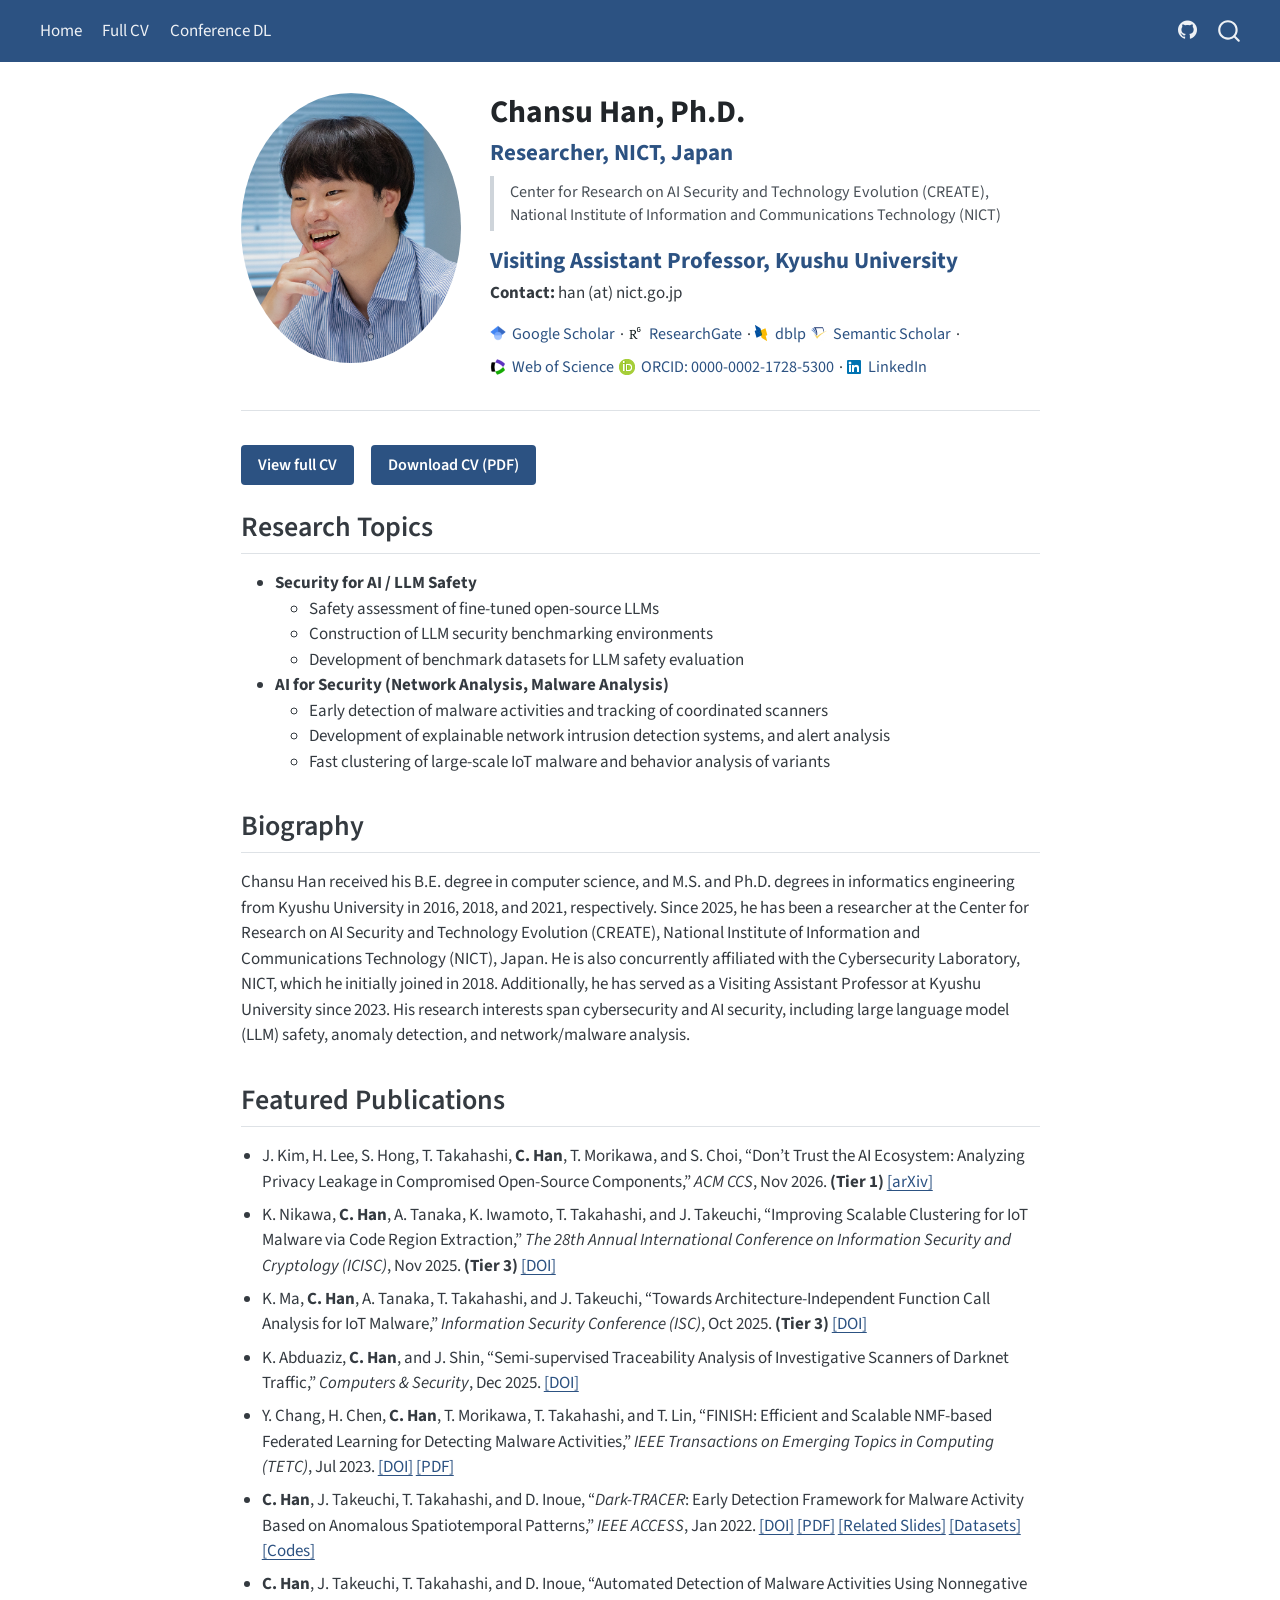
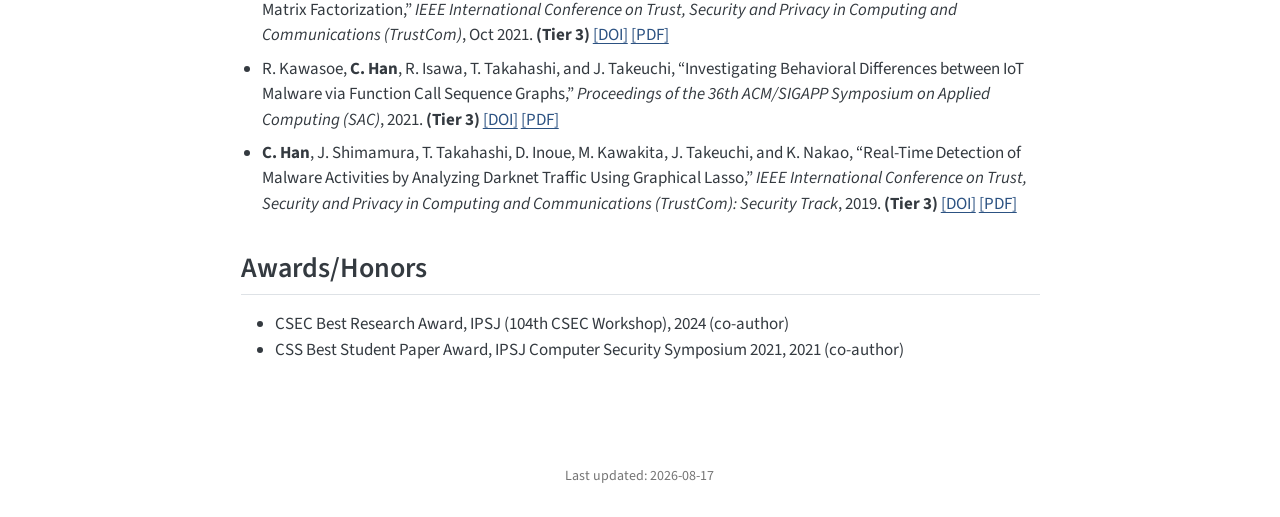
==== commit 68472b3e: "Add a simple CH monogram favicon for the site. Co-authored-by: Cursor <cursoragent@cursor.com>" ====
--- a/docs/index.html
+++ b/docs/index.html
@@ -33,6 +33,7 @@
 <script src="site_libs/quarto-search/fuse.min.js"></script>
 <script src="site_libs/quarto-search/quarto-search.js"></script>
 <meta name="quarto:offset" content="./">
+<link href="./cv/assets/favicon.svg" rel="icon" type="image/svg+xml">
 <script src="site_libs/quarto-html/quarto.js" type="module"></script>
 <script src="site_libs/quarto-html/tabsets/tabsets.js" type="module"></script>
 <script src="site_libs/quarto-html/popper.min.js"></script>
@@ -605,7 +606,7 @@
       &nbsp;
     </div>   
     <div class="nav-footer-center">
-<p>Last updated: 2026-08-12</p>
+<p>Last updated: 2026-08-17</p>
 </div>
     <div class="nav-footer-right">
       &nbsp;
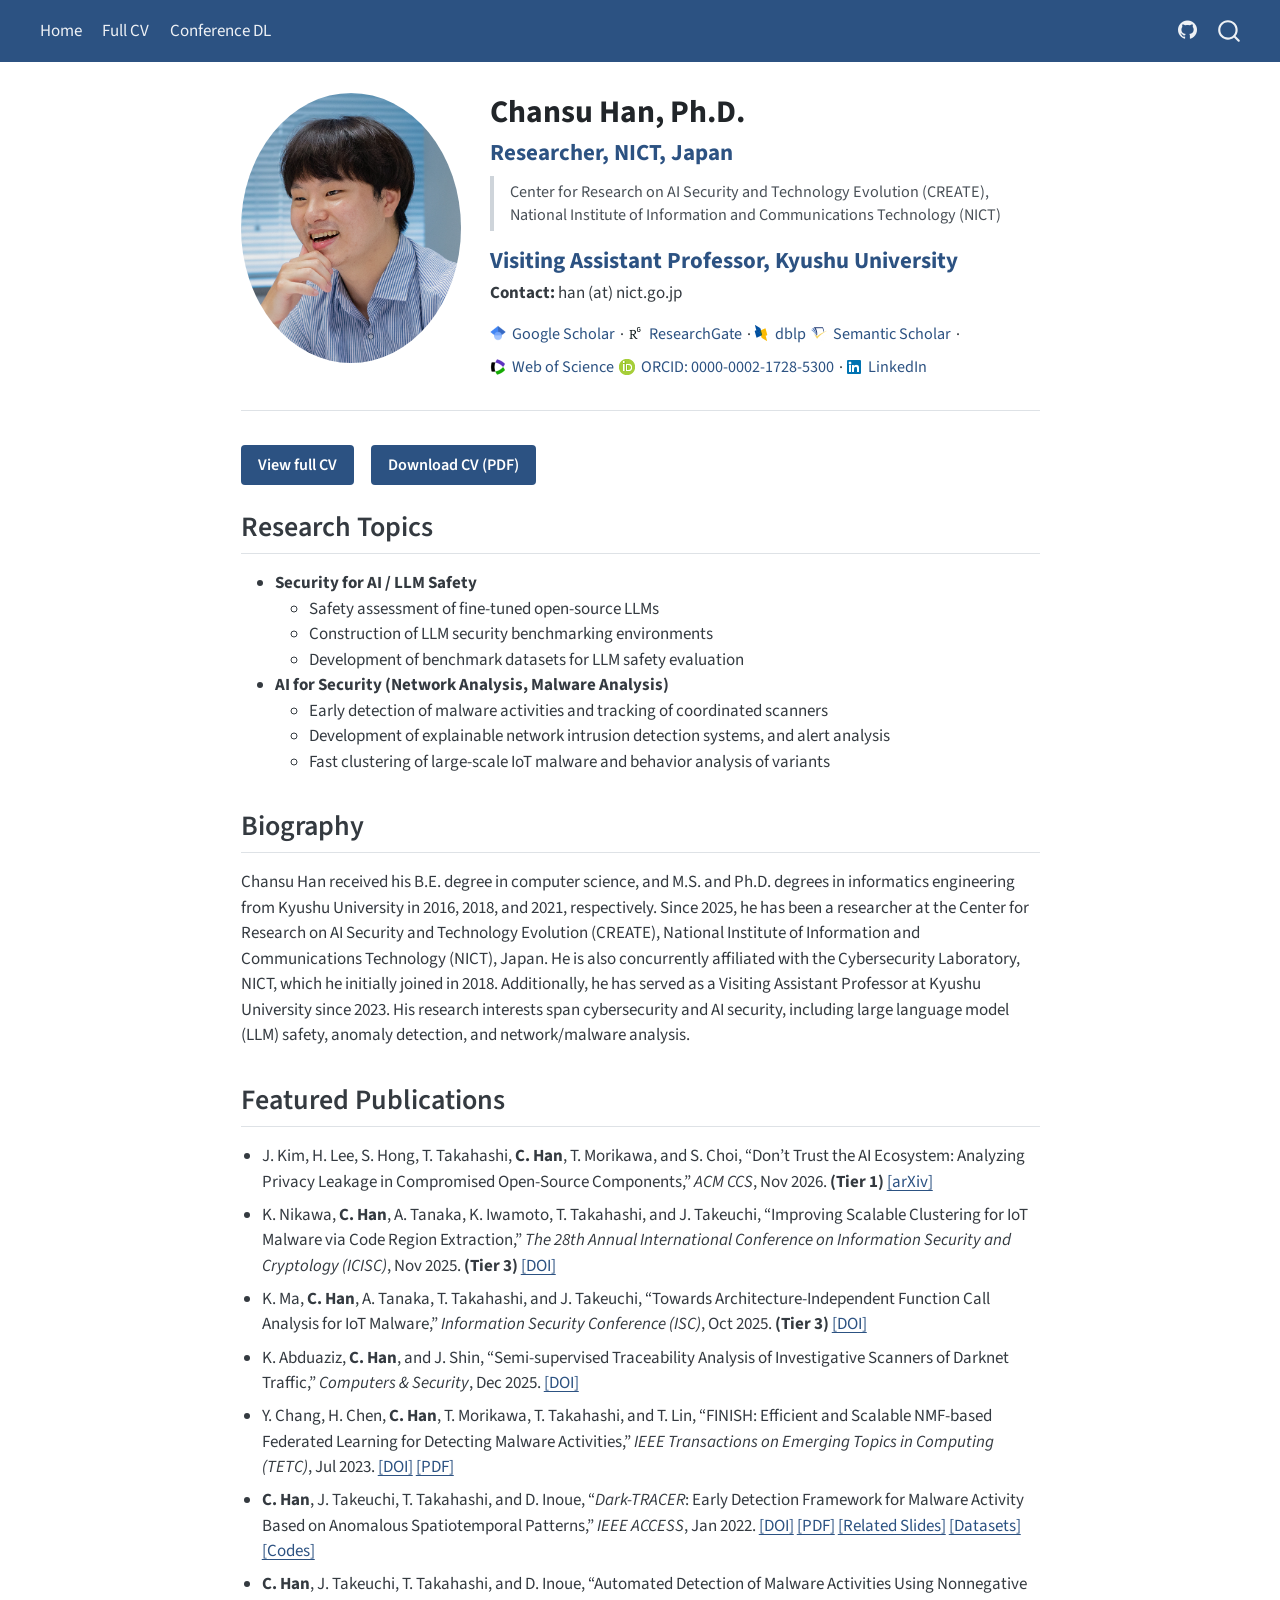
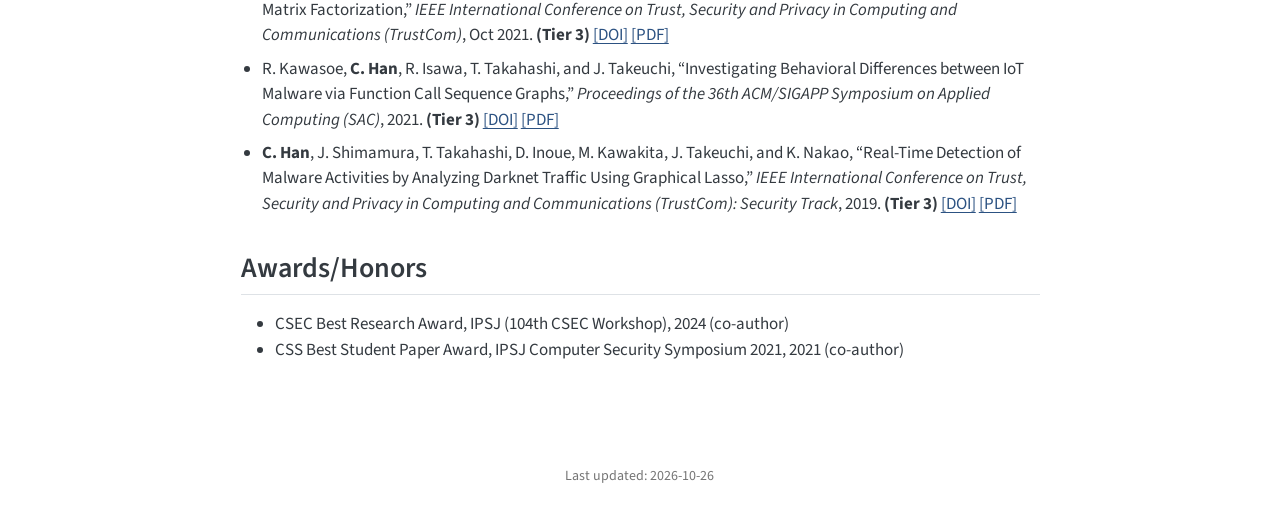
==== commit 0778bf66: "Move the ICISC 2026 paper onto the accepted publication list. Co-authored-by: Cursor <cursoragent@cu" ====
--- a/docs/index.html
+++ b/docs/index.html
@@ -606,7 +606,7 @@
       &nbsp;
     </div>   
     <div class="nav-footer-center">
-<p>Last updated: 2026-08-17</p>
+<p>Last updated: 2026-10-26</p>
 </div>
     <div class="nav-footer-right">
       &nbsp;
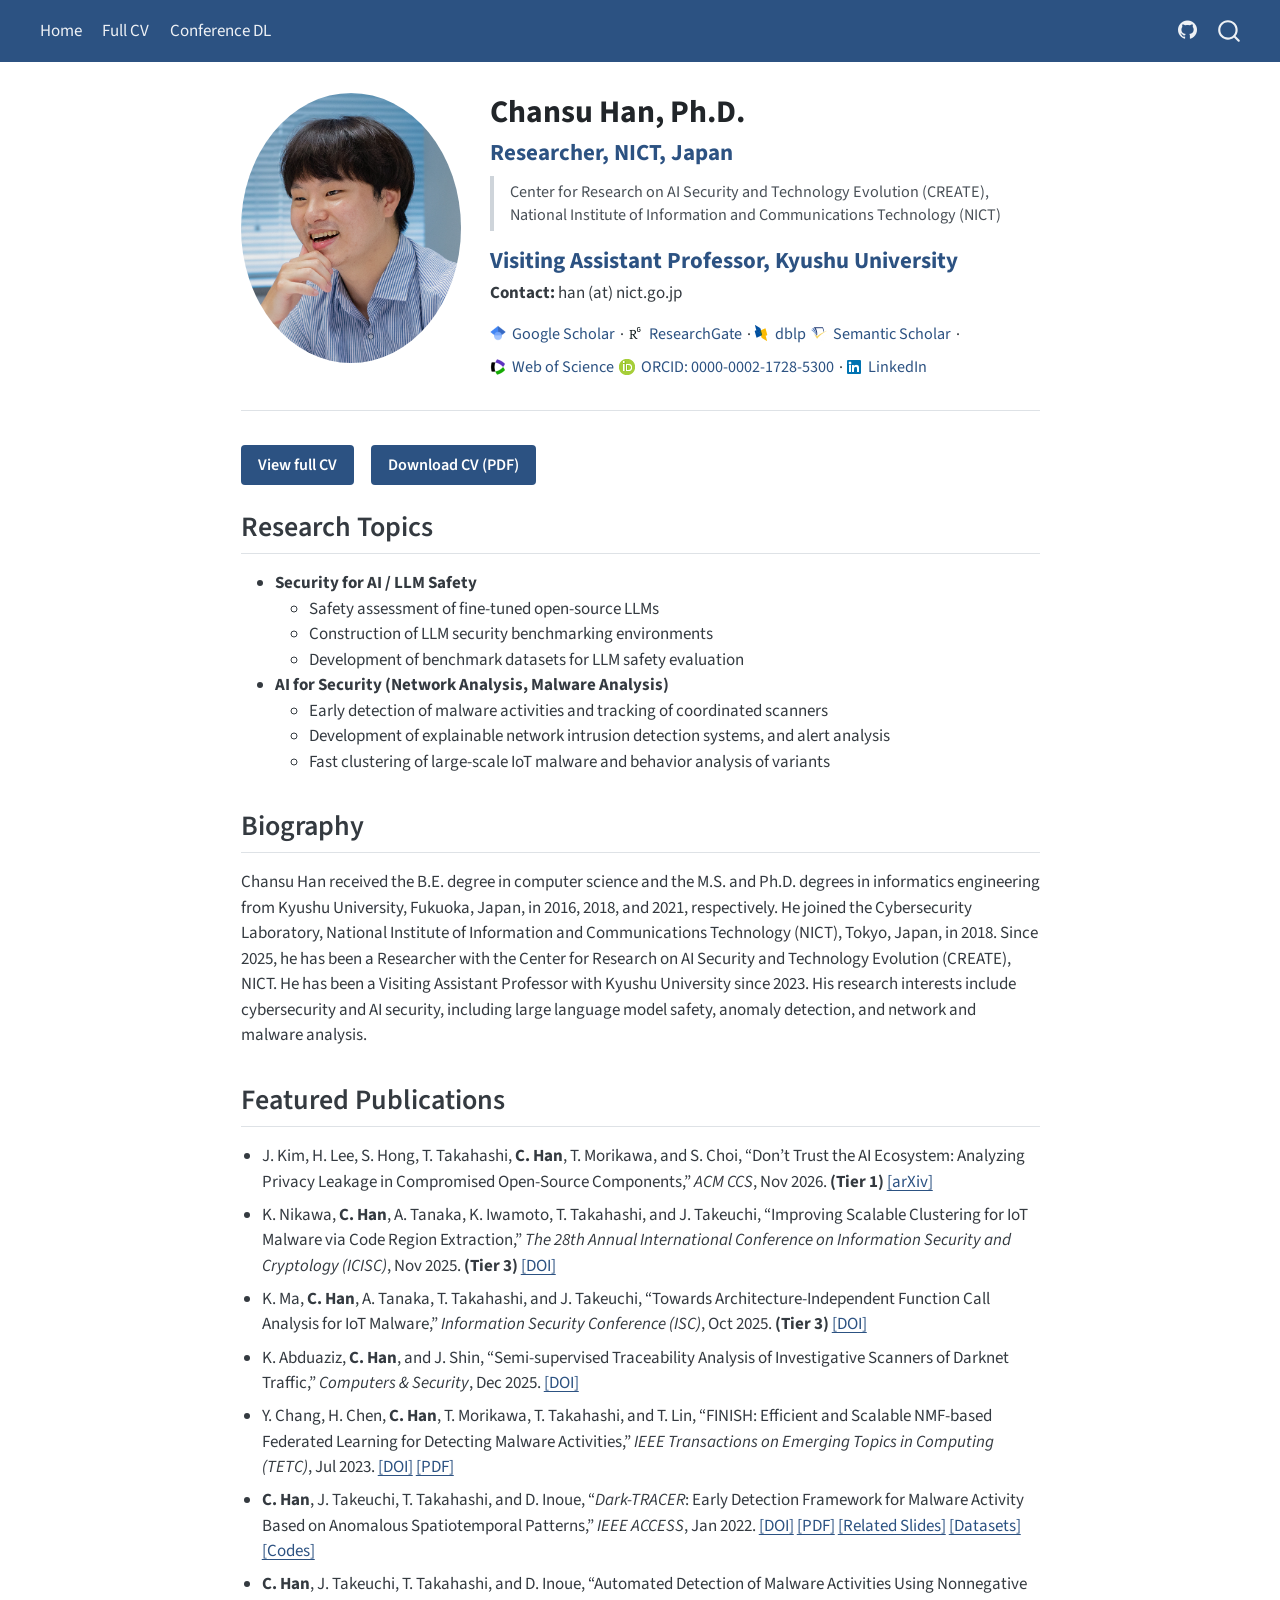
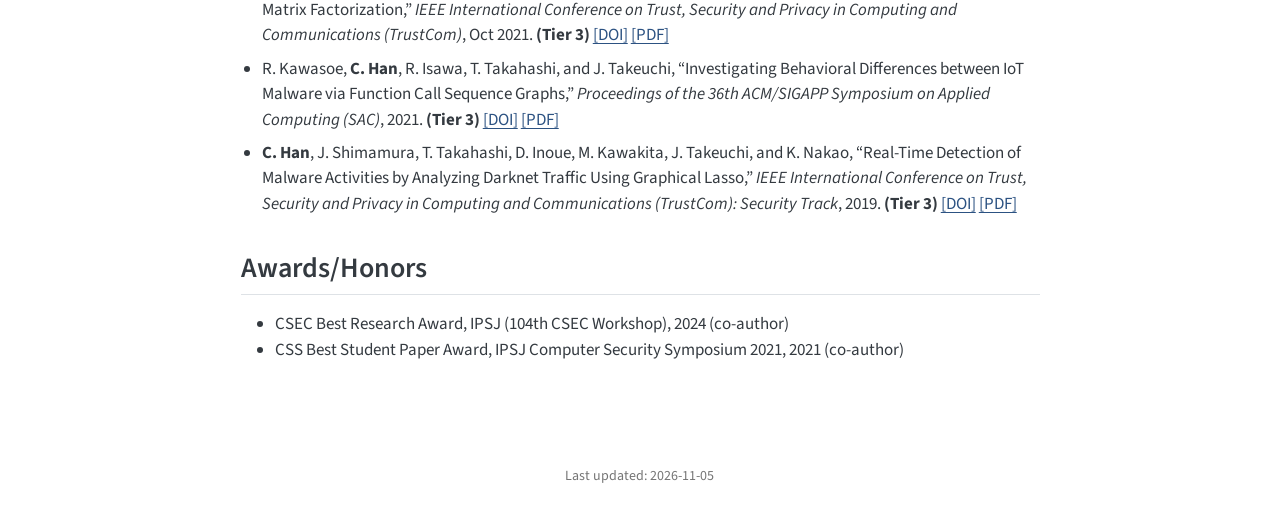
==== commit 98eaac0a: "Refresh homepage biography with CREATE and Cybersecurity Lab wording. Co-authored-by: Cursor <cursor" ====
--- a/docs/index.html
+++ b/docs/index.html
@@ -172,7 +172,7 @@
 </section>
 <section id="biography" class="level2">
 <h2 class="anchored" data-anchor-id="biography">Biography</h2>
-<p>Chansu Han received his B.E. degree in computer science, and M.S. and Ph.D.&nbsp;degrees in informatics engineering from Kyushu University in 2016, 2018, and 2021, respectively. Since 2025, he has been a researcher at the Center for Research on AI Security and Technology Evolution (CREATE), National Institute of Information and Communications Technology (NICT), Japan. He is also concurrently affiliated with the Cybersecurity Laboratory, NICT, which he initially joined in 2018. Additionally, he has served as a Visiting Assistant Professor at Kyushu University since 2023. His research interests span cybersecurity and AI security, including large language model (LLM) safety, anomaly detection, and network/malware analysis.</p>
+<p>Chansu Han received the B.E. degree in computer science and the M.S. and Ph.D.&nbsp;degrees in informatics engineering from Kyushu University, Fukuoka, Japan, in 2016, 2018, and 2021, respectively. He joined the Cybersecurity Laboratory, National Institute of Information and Communications Technology (NICT), Tokyo, Japan, in 2018. Since 2025, he has been a Researcher with the Center for Research on AI Security and Technology Evolution (CREATE), NICT. He has been a Visiting Assistant Professor with Kyushu University since 2023. His research interests include cybersecurity and AI security, including large language model safety, anomaly detection, and network and malware analysis.</p>
 </section>
 <section id="featured-publications" class="level2">
 <h2 class="anchored" data-anchor-id="featured-publications">Featured Publications</h2>
@@ -606,7 +606,7 @@
       &nbsp;
     </div>   
     <div class="nav-footer-center">
-<p>Last updated: 2026-10-26</p>
+<p>Last updated: 2026-11-05</p>
 </div>
     <div class="nav-footer-right">
       &nbsp;
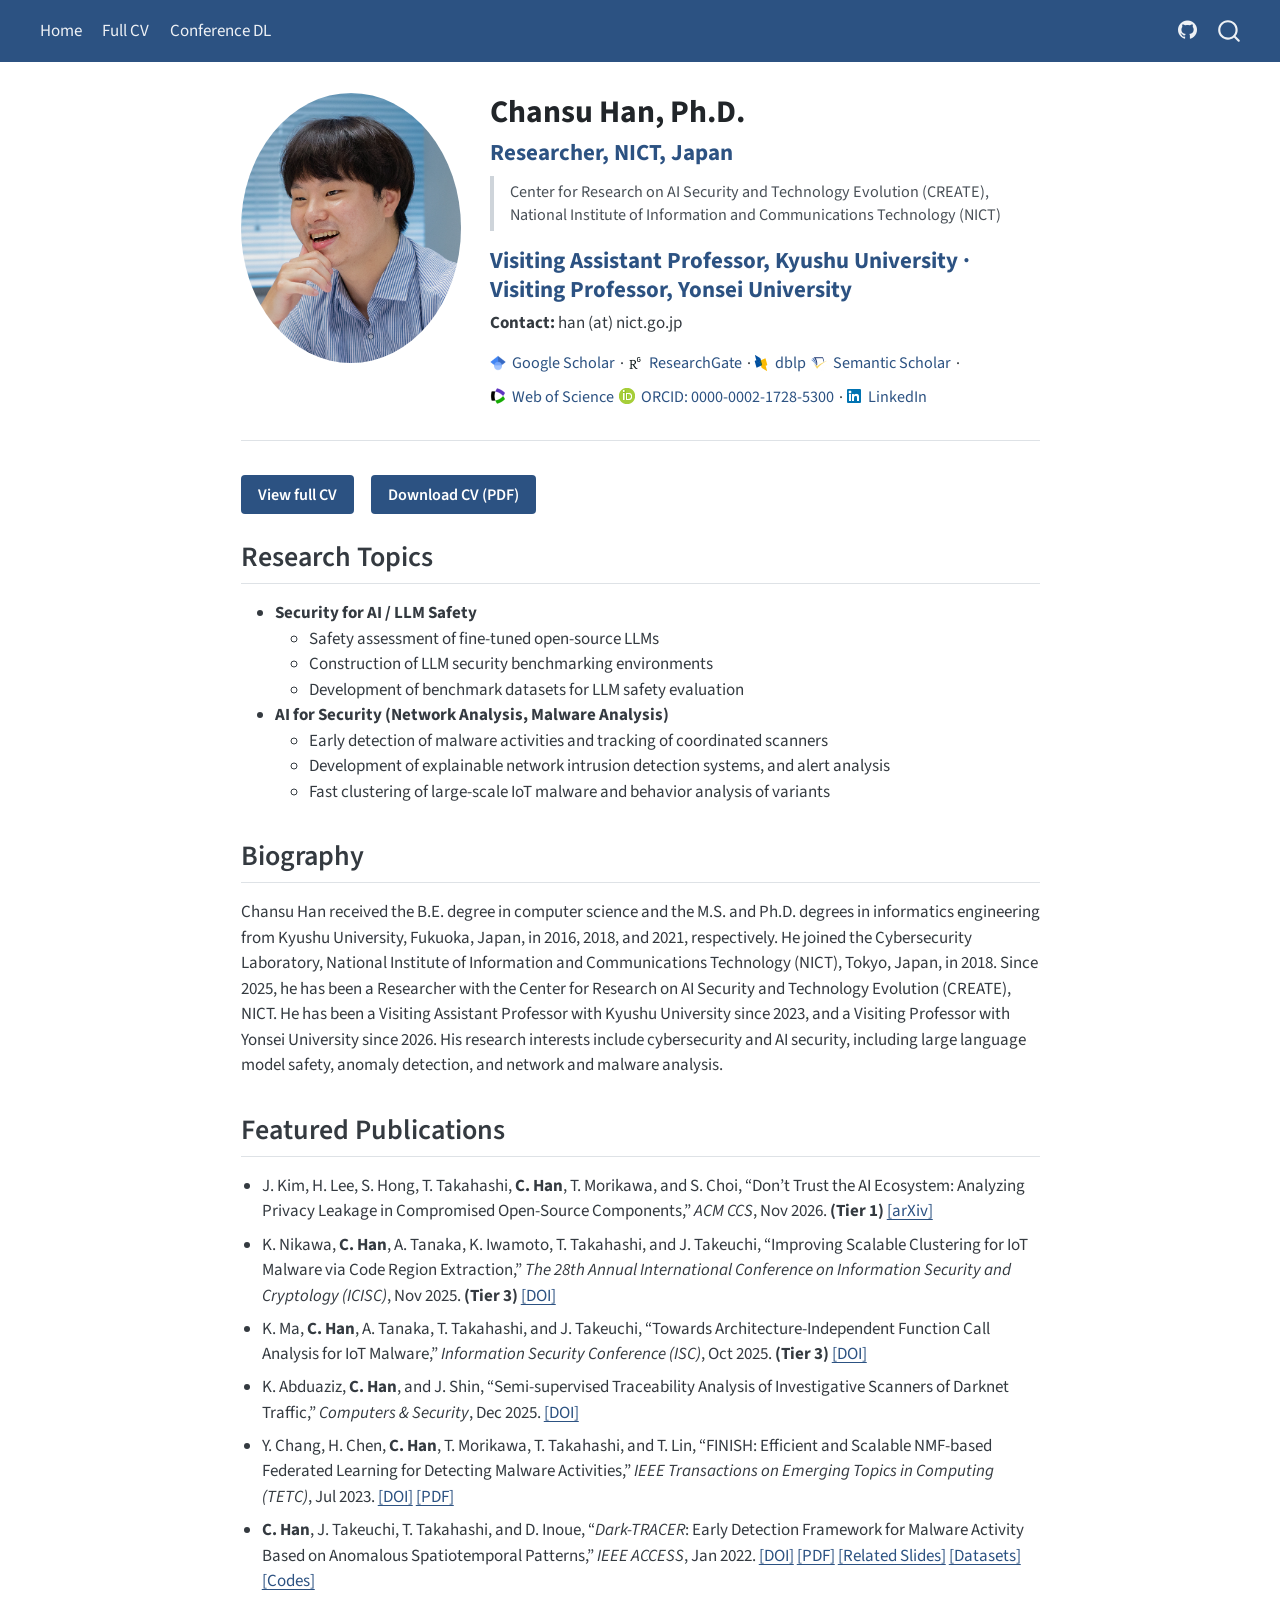
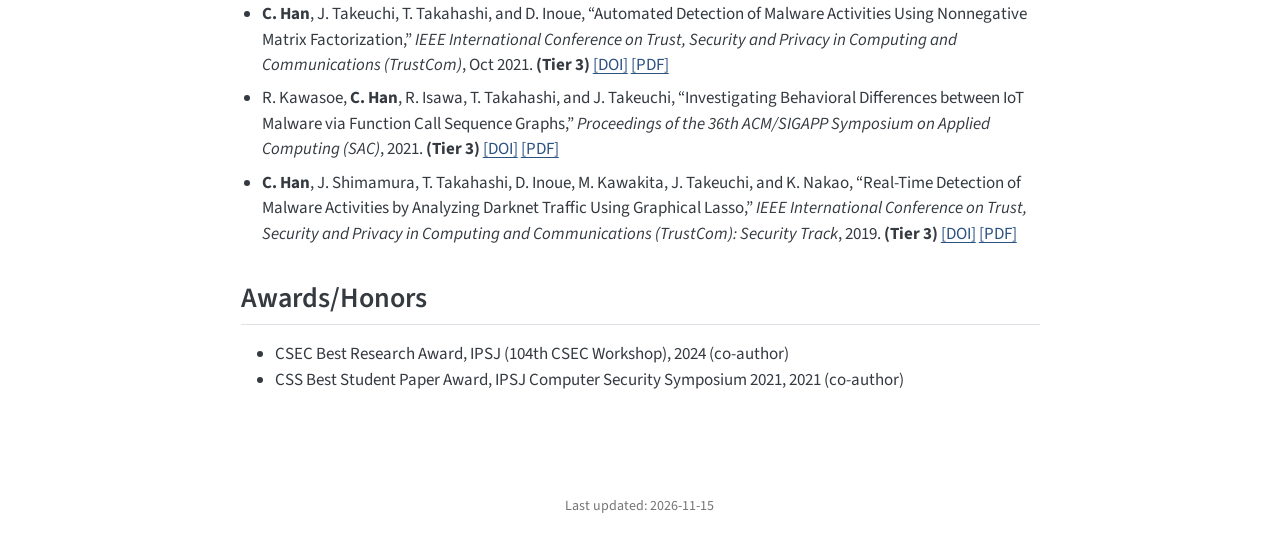
==== commit 77b2296b: "Add Yonsei Visiting Professor appointment below Kyushu. Co-authored-by: Cursor <cursoragent@cursor.c" ====
--- a/docs/index.html
+++ b/docs/index.html
@@ -138,7 +138,7 @@
 <p>Center for Research on AI Security and Technology Evolution (CREATE), National Institute of Information and Communications Technology (NICT)</p>
 </div>
 <div class="cv-role-sub">
-<p>Visiting Assistant Professor, Kyushu University</p>
+<p>Visiting Assistant Professor, Kyushu University · Visiting Professor, Yonsei University</p>
 </div>
 <div class="cv-contact">
 <p><strong>Contact:</strong> han (at) nict.go.jp</p>
@@ -172,7 +172,7 @@
 </section>
 <section id="biography" class="level2">
 <h2 class="anchored" data-anchor-id="biography">Biography</h2>
-<p>Chansu Han received the B.E. degree in computer science and the M.S. and Ph.D.&nbsp;degrees in informatics engineering from Kyushu University, Fukuoka, Japan, in 2016, 2018, and 2021, respectively. He joined the Cybersecurity Laboratory, National Institute of Information and Communications Technology (NICT), Tokyo, Japan, in 2018. Since 2025, he has been a Researcher with the Center for Research on AI Security and Technology Evolution (CREATE), NICT. He has been a Visiting Assistant Professor with Kyushu University since 2023. His research interests include cybersecurity and AI security, including large language model safety, anomaly detection, and network and malware analysis.</p>
+<p>Chansu Han received the B.E. degree in computer science and the M.S. and Ph.D.&nbsp;degrees in informatics engineering from Kyushu University, Fukuoka, Japan, in 2016, 2018, and 2021, respectively. He joined the Cybersecurity Laboratory, National Institute of Information and Communications Technology (NICT), Tokyo, Japan, in 2018. Since 2025, he has been a Researcher with the Center for Research on AI Security and Technology Evolution (CREATE), NICT. He has been a Visiting Assistant Professor with Kyushu University since 2023, and a Visiting Professor with Yonsei University since 2026. His research interests include cybersecurity and AI security, including large language model safety, anomaly detection, and network and malware analysis.</p>
 </section>
 <section id="featured-publications" class="level2">
 <h2 class="anchored" data-anchor-id="featured-publications">Featured Publications</h2>
@@ -606,7 +606,7 @@
       &nbsp;
     </div>   
     <div class="nav-footer-center">
-<p>Last updated: 2026-11-05</p>
+<p>Last updated: 2026-11-15</p>
 </div>
     <div class="nav-footer-right">
       &nbsp;
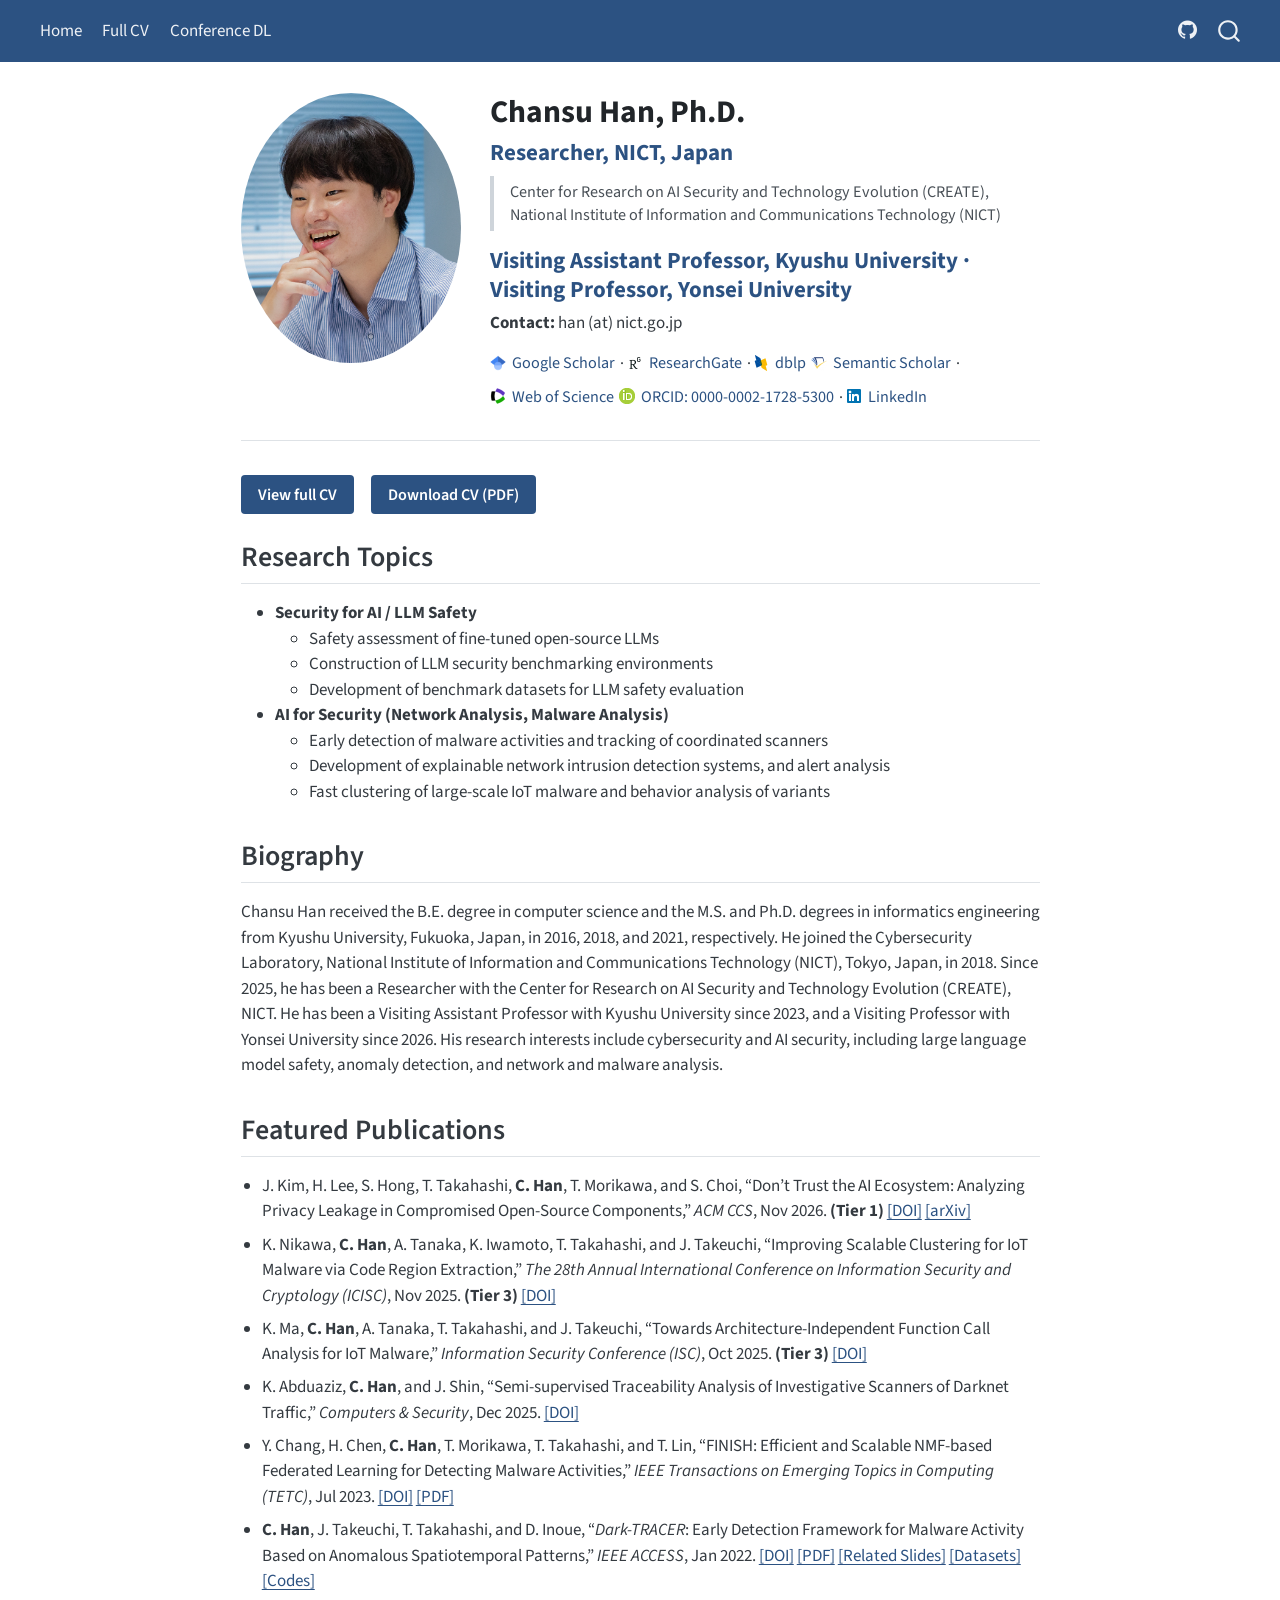
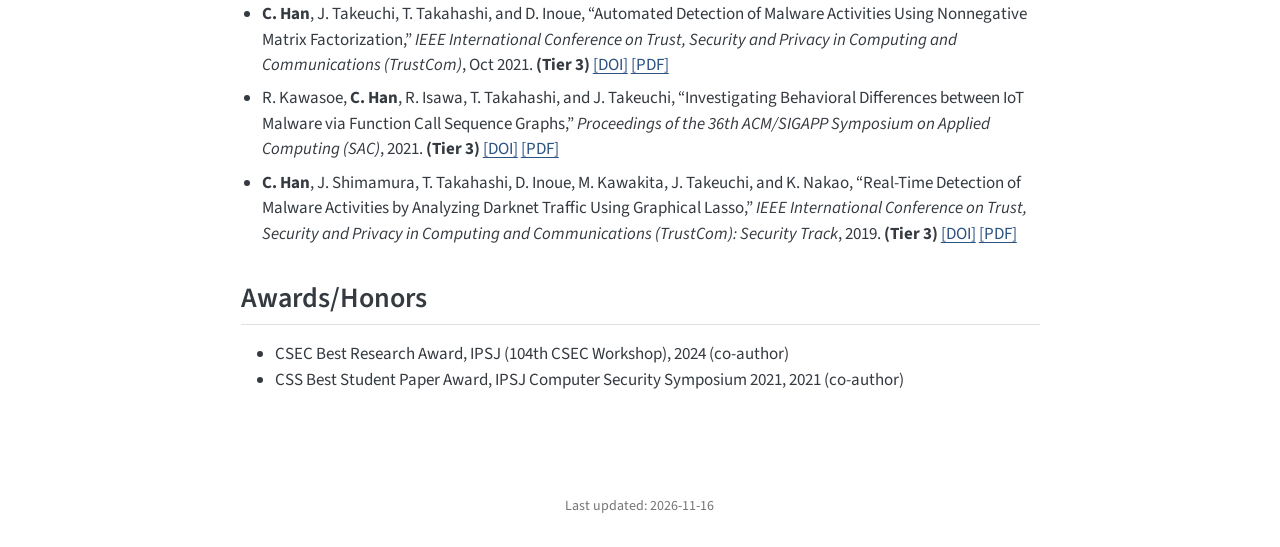
==== commit c7f54eba: "Add CCS DOI to featured publications. Co-authored-by: Cursor <cursoragent@cursor.com>" ====
--- a/docs/index.html
+++ b/docs/index.html
@@ -177,7 +177,7 @@
 <section id="featured-publications" class="level2">
 <h2 class="anchored" data-anchor-id="featured-publications">Featured Publications</h2>
 <ul>
-<li>J. Kim, H. Lee, S. Hong, T. Takahashi, <strong>C. Han</strong>, T. Morikawa, and S. Choi, “Don’t Trust the AI Ecosystem: Analyzing Privacy Leakage in Compromised Open-Source Components,” <em>ACM CCS</em>, Nov 2026. <strong>(Tier 1)</strong> <a href="https://arxiv.org/abs/2607.27886">[arXiv]</a></li>
+<li>J. Kim, H. Lee, S. Hong, T. Takahashi, <strong>C. Han</strong>, T. Morikawa, and S. Choi, “Don’t Trust the AI Ecosystem: Analyzing Privacy Leakage in Compromised Open-Source Components,” <em>ACM CCS</em>, Nov 2026. <strong>(Tier 1)</strong> <a href="https://doi.org/10.1145/3830454.3832679">[DOI]</a> <a href="https://arxiv.org/abs/2607.27886">[arXiv]</a></li>
 <li>K. Nikawa, <strong>C. Han</strong>, A. Tanaka, K. Iwamoto, T. Takahashi, and J. Takeuchi, “Improving Scalable Clustering for IoT Malware via Code Region Extraction,” <em>The 28th Annual International Conference on Information Security and Cryptology (ICISC)</em>, Nov 2025. <strong>(Tier 3)</strong> <a href="https://doi.org/10.1007/978-981-95-8034-7_5">[DOI]</a></li>
 <li>K. Ma, <strong>C. Han</strong>, A. Tanaka, T. Takahashi, and J. Takeuchi, “Towards Architecture-Independent Function Call Analysis for IoT Malware,” <em>Information Security Conference (ISC)</em>, Oct 2025. <strong>(Tier 3)</strong> <a href="https://doi.org/10.1007/978-3-032-08124-7_21">[DOI]</a></li>
 <li>K. Abduaziz, <strong>C. Han</strong>, and J. Shin, “Semi-supervised Traceability Analysis of Investigative Scanners of Darknet Traffic,” <em>Computers &amp; Security</em>, Dec 2025. <a href="https://doi.org/10.1016/j.cose.2025.104681">[DOI]</a></li>
@@ -606,7 +606,7 @@
       &nbsp;
     </div>   
     <div class="nav-footer-center">
-<p>Last updated: 2026-11-15</p>
+<p>Last updated: 2026-11-16</p>
 </div>
     <div class="nav-footer-right">
       &nbsp;
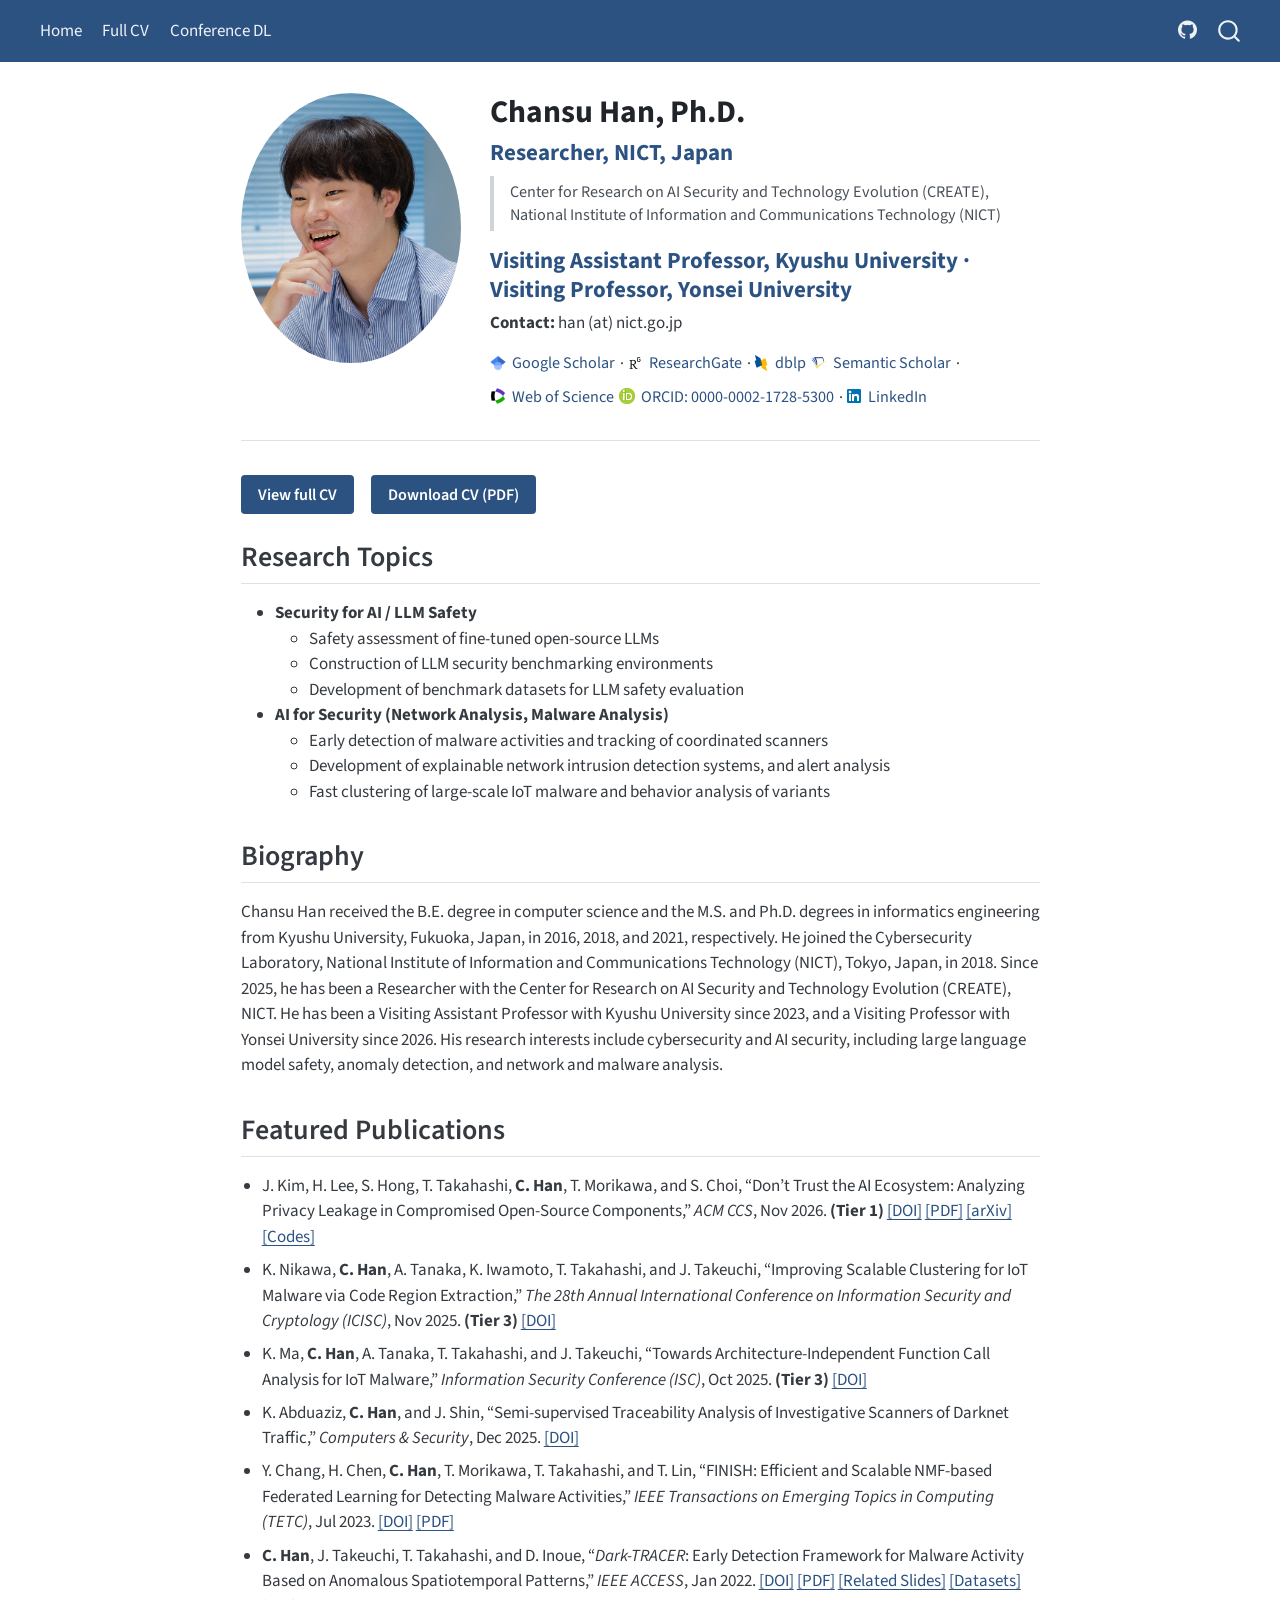
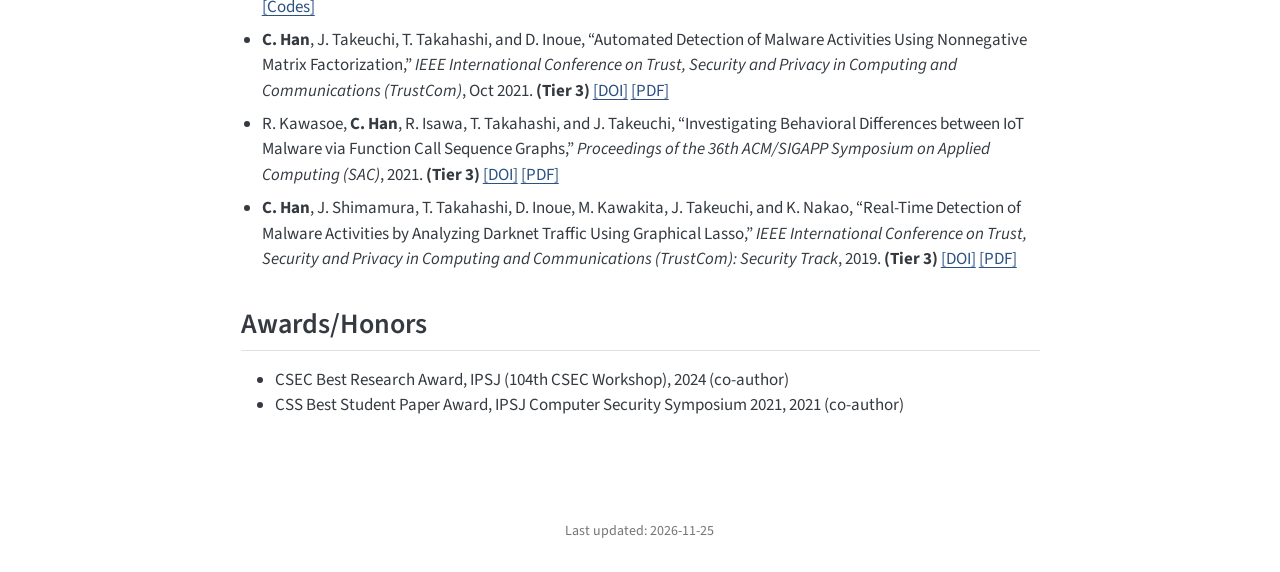
==== commit 370a087f: "Add PDF and artifact links for recent publications. Co-authored-by: Cursor <cursoragent@cursor.com>" ====
--- a/docs/index.html
+++ b/docs/index.html
@@ -177,7 +177,7 @@
 <section id="featured-publications" class="level2">
 <h2 class="anchored" data-anchor-id="featured-publications">Featured Publications</h2>
 <ul>
-<li>J. Kim, H. Lee, S. Hong, T. Takahashi, <strong>C. Han</strong>, T. Morikawa, and S. Choi, “Don’t Trust the AI Ecosystem: Analyzing Privacy Leakage in Compromised Open-Source Components,” <em>ACM CCS</em>, Nov 2026. <strong>(Tier 1)</strong> <a href="https://doi.org/10.1145/3830454.3832679">[DOI]</a> <a href="https://arxiv.org/abs/2607.27886">[arXiv]</a></li>
+<li>J. Kim, H. Lee, S. Hong, T. Takahashi, <strong>C. Han</strong>, T. Morikawa, and S. Choi, “Don’t Trust the AI Ecosystem: Analyzing Privacy Leakage in Compromised Open-Source Components,” <em>ACM CCS</em>, Nov 2026. <strong>(Tier 1)</strong> <a href="https://doi.org/10.1145/3830454.3832679">[DOI]</a> <a href="https://dl.acm.org/doi/pdf/10.1145/3830454.3832679">[PDF]</a> <a href="https://arxiv.org/abs/2607.27886">[arXiv]</a> <a href="https://github.com/KimJinSeong-Git/GradLock.git">[Codes]</a></li>
 <li>K. Nikawa, <strong>C. Han</strong>, A. Tanaka, K. Iwamoto, T. Takahashi, and J. Takeuchi, “Improving Scalable Clustering for IoT Malware via Code Region Extraction,” <em>The 28th Annual International Conference on Information Security and Cryptology (ICISC)</em>, Nov 2025. <strong>(Tier 3)</strong> <a href="https://doi.org/10.1007/978-981-95-8034-7_5">[DOI]</a></li>
 <li>K. Ma, <strong>C. Han</strong>, A. Tanaka, T. Takahashi, and J. Takeuchi, “Towards Architecture-Independent Function Call Analysis for IoT Malware,” <em>Information Security Conference (ISC)</em>, Oct 2025. <strong>(Tier 3)</strong> <a href="https://doi.org/10.1007/978-3-032-08124-7_21">[DOI]</a></li>
 <li>K. Abduaziz, <strong>C. Han</strong>, and J. Shin, “Semi-supervised Traceability Analysis of Investigative Scanners of Darknet Traffic,” <em>Computers &amp; Security</em>, Dec 2025. <a href="https://doi.org/10.1016/j.cose.2025.104681">[DOI]</a></li>
@@ -606,7 +606,7 @@
       &nbsp;
     </div>   
     <div class="nav-footer-center">
-<p>Last updated: 2026-11-16</p>
+<p>Last updated: 2026-11-25</p>
 </div>
     <div class="nav-footer-right">
       &nbsp;
